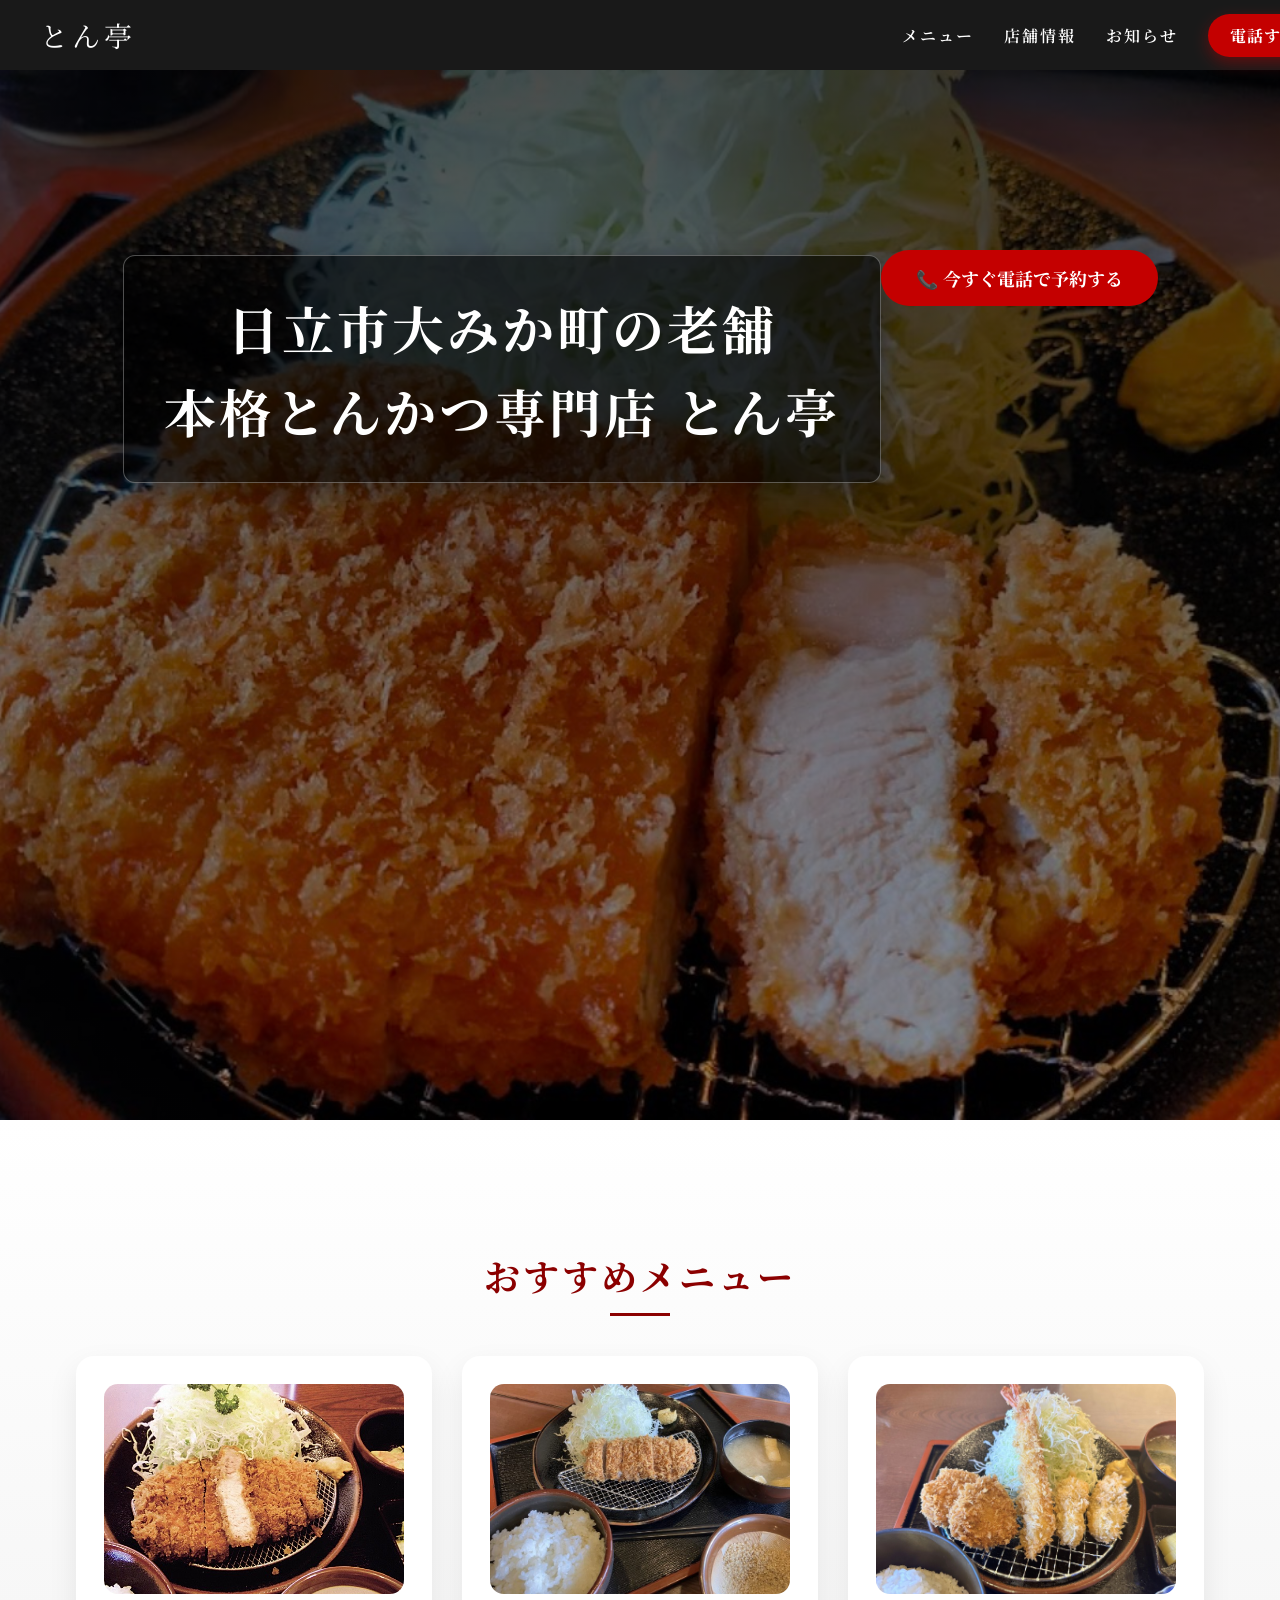
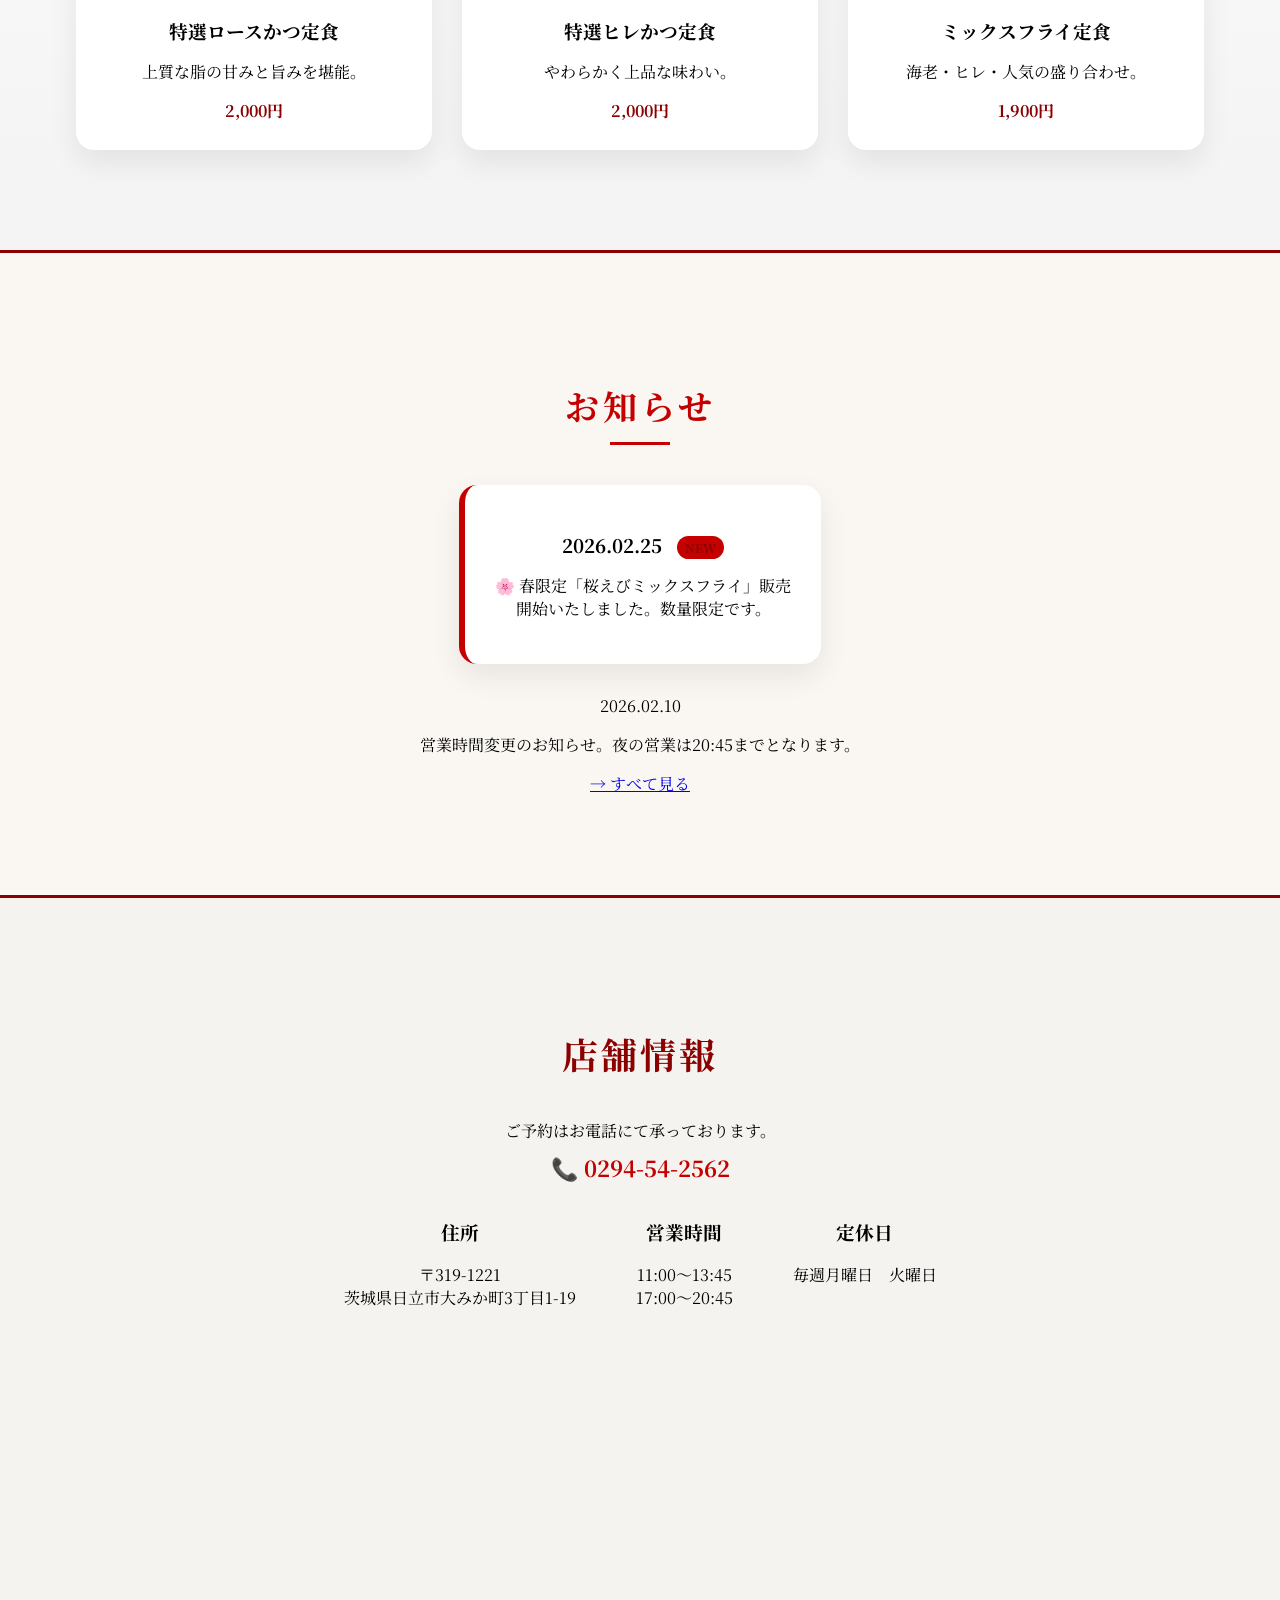
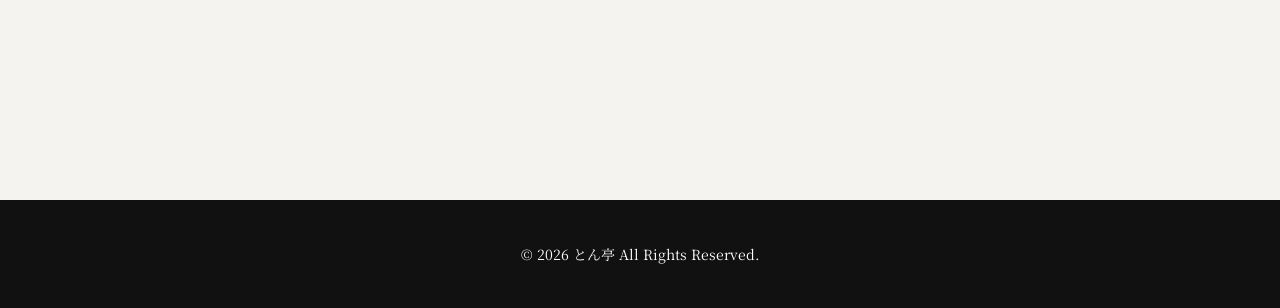
==== index.html @ 198fc17c "Add files via upload" ====
<!DOCTYPE html>
<html lang="ja">
<head>
  <meta charset="UTF-8">
  <meta name="viewport" content="width=device-width, initial-scale=1.0">
  <title>日立市大みか町のとんかつ専門店｜とん亭【ランチ・ディナー営業】</title>
  <meta name="description" content="日立市大みか町の老舗とんかつレストラン『とん亭』。特選ロース・特選ヒレが人気。ランチ・ディナー営業。ご予約はお電話にて。">
  <meta name="keywords" content="日立市 とんかつ, 大みか町 とんかつ, とん亭, 日立市 ランチ, 日立市 ディナー, 日立市 レストラン">

  <meta property="og:title" content="とん亭｜日立市大みか町の老舗 本格とんかつ専門店">
  <meta property="og:description" content="特選ロース・特選ヒレが人気の老舗とんかつ店。ご予約はお電話にて。">
  <meta property="og:type" content="website">
  <meta property="og:image" content="tonkatsu.jpg">
  <meta property="og:url" content="https://example.com/">

  <link rel="stylesheet" href="style.css">
  <link rel="icon" href="favicon.png" type="image/png">
  <link href="https://fonts.googleapis.com/css2?family=Noto+Serif+JP:wght@500&display=swap" rel="stylesheet">

  <!-- ✅ 修正：JSON-LDの</script>タグを追加・重複を削除 -->
  <script type="application/ld+json">
  {
    "@context": "https://schema.org",
    "@type": "Restaurant",
    "name": "とん亭",
    "image": "https://example.com/tonkatsu.jpg",
    "address": {
      "@type": "PostalAddress",
      "streetAddress": "大みか町3丁目1-19",
      "addressLocality": "日立市",
      "addressRegion": "茨城県",
      "postalCode": "319-1221",
      "addressCountry": "JP"
    },
    "telephone": "0294-54-2562",
    "servesCuisine": "とんかつ",
    "priceRange": "¥¥",
    "url": "https://example.com/",
    "openingHours": [
      "Tu-Su 11:00-13:45",
      "Tu-Su 17:00-20:45"
    ]
  }
  </script>
</head>

<body>

  <header class="header">
    <div class="logo">とん亭</div>
    <nav>
      <ul>
        <li><a href="#menu">メニュー</a></li>
        <li><a href="#info">店舗情報</a></li>
        <li><a href="news.html">お知らせ</a></li>
        <li><a href="tel:0294-54-2562">電話する</a></li>
      </ul>
    </nav>
  </header>

  <div class="hero">
    <h1>
      日立市大みか町の老舗<br>
      本格とんかつ専門店 とん亭
    </h1>
    <div class="hero-cta">
      <a href="tel:0294-54-2562" class="cta-btn">
        📞 今すぐ電話で予約する
      </a>
    </div>
  </div>

  <section id="menu" class="menu fade-in">
    <h2>おすすめメニュー</h2>
    <div class="menu-container">

      <div class="menu-card">
        <img src="menu1.jpg" alt="日立市とんかつ とん亭 特選ロースかつ定食">
        <h3>特選ロースかつ定食</h3>
        <p>上質な脂の甘みと旨みを堪能。</p>
        <span>2,000円</span>
      </div>

      <div class="menu-card">
        <img src="menu2.jpg" alt="日立市とんかつ とん亭 特選ヒレかつ定食">
        <h3>特選ヒレかつ定食</h3>
        <p>やわらかく上品な味わい。</p>
        <span>2,000円</span>
      </div>

      <div class="menu-card">
        <img src="menu3.jpg" alt="日立市とんかつ とん亭 ミックスフライ定食">
        <h3>ミックスフライ定食</h3>
        <p>海老・ヒレ・人気の盛り合わせ。</p>
        <span>1,900円</span>
      </div>

    </div>
  </section>

  <section class="news-top">
    <h2>お知らせ</h2>

    <div class="menu-card">
      <h3>2026.02.25 <span class="news-badge">NEW</span></h3>
      <p>🌸 春限定「桜えびミックスフライ」販売開始いたしました。数量限定です。</p>
    </div>

    <div class="news-item">
      <span class="news-date">2026.02.10</span>
      <p>営業時間変更のお知らせ。夜の営業は20:45までとなります。</p>
    </div>

    <a href="news.html" class="news-link">→ すべて見る</a>
  </section>

  <section id="info" class="info fade-in">
    <h2>店舗情報</h2>
    <p class="reserve">
      ご予約はお電話にて承っております。<br>
      <a href="tel:0294-54-2562" class="reserve-phone">
        📞 0294-54-2562
      </a>
    </p>

    <div class="info-container">
      <div class="info-item">
        <h3>住所</h3>
        <p>〒319-1221<br>茨城県日立市大みか町3丁目1-19</p>
      </div>

      <div class="info-item">
        <h3>営業時間</h3>
        <p>11:00〜13:45<br>17:00〜20:45</p>
      </div>

      <div class="info-item">
        <h3>定休日</h3>
        <p>毎週月曜日　火曜日</p>
      </div>
    </div>

    <div class="map">
      <iframe src="https://www.google.com/maps/embed?pb=!1m18!1m12!1m3!1d4133.471570417313!2d140.62737847664803!3d36.51619517232946!2m3!1f0!2f0!3f0!3m2!1i1024!2i768!4f13.1!3m3!1m2!1s0x60222a5af5baa885%3A0xdd64e40b1faa5438!2z44CSMzE5LTEyMjEg6Iyo5Z-O55yM5pel56uL5biC5aSn44G_44GL55S677yT5LiB55uu77yR4oiS77yR77yZ!5e1!3m2!1sja!2sjp!4v1772092194745!5m2!1sja!2sjp" width="600" height="450" style="border:0;" allowfullscreen="" loading="lazy" referrerpolicy="no-referrer-when-downgrade"></iframe>
    </div>
  </section>

  <footer class="footer">
    <p>© 2026 とん亭 All Rights Reserved.</p>
  </footer>

  <!-- ✅ 修正：</body>の直前に移動 -->
  <a href="tel:0294-54-2562" class="fixed-tel">
    📞 今すぐ電話する
  </a>

</body>
</html>
---- style.css ----
/* ===== 基本設定 ===== */

section {
  padding: 120px 20px;
}
body {
  margin: 0;
  font-family: 'Noto Serif JP', serif;
  padding-top: 70px; /* 固定ヘッダー分 */
  background: #ffffff;
}

html {
  scroll-behavior: smooth;
}

section {
  padding: 100px 20px;
}

/* ===== ヘッダー ===== */

.header {
  position: fixed;
  top: 0;
  width: 100%;
  background: rgba(0,0,0,0.9);
  color: white;
  display: flex;
  justify-content: space-between;
  align-items: center;
  padding: 15px 40px;
  z-index: 1000;
}

.logo {
  font-size: 28px;
  letter-spacing: 4px;
}

.header ul {
  list-style: none;
  display: flex;
  gap: 30px;
  margin: 0;
  padding: 0;
}

.header a {
  color: white;
  text-decoration: none;
  letter-spacing: 2px;
  font-weight: 600;
  transition: 0.3s;
}

.header a:hover {
  color: #c40000;
}

/* ===== ヒーロー ===== */

.hero {
  height: 100vh;
  background: url("tonkatsu.jpg") center/cover no-repeat;
  display: flex;
  justify-content: center;
  align-items: flex-start;
  text-align: center;
  color: white;
  position: relative;
  padding-top: 150px;
}

.hero::before {
  content: "";
  position: absolute;
  inset: 0;
  background: linear-gradient(
    to bottom,
    rgba(0,0,0,0.7),
    rgba(0,0,0,0.4)
  );
}

.hero h1 {
  position: relative;
  z-index: 1;
  font-size: 52px;
  line-height: 1.6;
  letter-spacing: 3px;
  background: rgba(0,0,0,0.6);
  padding: 30px 40px;
  border-radius: 12px;
  border: 1px solid rgba(255,255,255,0.3);
  box-shadow: 0 10px 30px rgba(0,0,0,0.4);
}

/* ===== メニュー ===== */

.menu {
  background: linear-gradient(to bottom, #ffffff, #f3f3f3);
  text-align: center;
}

.menu h2 {
  font-size: 36px;
  letter-spacing: 3px;
  color: #8b0000;
  margin-bottom: 40px;
}

.menu h2::after {
  content: "";
  width: 60px;
  height: 3px;
  background: #8b0000;
  display: block;
  margin: 12px auto 0;
}

.menu-container {
  display: flex;
  justify-content: center;
  gap: 30px;
  flex-wrap: wrap;
}

.menu-card {
  background: white;
  width: 300px;
  padding: 28px;
  border-radius: 18px;
  box-shadow: 0 12px 30px rgba(0,0,0,0.08);
  transition: 0.3s;
}

.menu-card:hover {
  transform: translateY(-6px);
  box-shadow: 0 18px 40px rgba(0,0,0,0.12);
}

.menu-card img {
  width: 100%;
  height: 210px;
  object-fit: cover;
  border-radius: 14px;
}

.menu-card h3 {
  margin: 18px 0 12px;
}

.menu-card span {
  font-weight: bold;
  color: #8b0000;
}

/* ===== お知らせ（目立つ版） ===== */

.news-top {
  background: #faf7f2;
  text-align: center;
  border-top: 3px solid #8b0000;
  border-bottom: 3px solid #8b0000;
}

.news-top h2 {
  font-size: 34px;
  letter-spacing: 4px;
  color: #c40000;
  margin-bottom: 40px;
}

.news-top h2::after {
  content: "";
  width: 60px;
  height: 3px;
  background: #c40000;
  display: block;
  margin: 12px auto 0;
}

.news-top .menu-card {
  max-width: 600px;
  margin: 0 auto 30px;
  border-left: 6px solid #c40000;
}

.news-badge {
  background: #c40000;
  color: white;
  font-size: 12px;
  padding: 3px 8px;
  margin-left: 10px;
  border-radius: 20px;
  font-weight: bold;
}

/* ===== 店舗情報 ===== */

.info {
  background: #f5f3ef;
  text-align: center;
}

.info h2 {
  font-size: 36px;
  letter-spacing: 3px;
  color: #8b0000;
  margin-bottom: 40px;
}

.info-container {
  display: flex;
  justify-content: center;
  gap: 60px;
  flex-wrap: wrap;
}

.map iframe {
  width: 100%;
  height: 350px;
  border-radius: 10px;
  margin-top: 20px;
}

/* ===== フッター ===== */

.footer {
  background: #111;
  color: white;
  text-align: center;
  padding: 30px 0;
  font-size: 14px;
}

/* ===== スマホ対応 ===== */

@media (max-width: 768px) {

  .hero h1 {
    font-size: 28px;
    padding: 20px;
  }

  .hero {
    padding-top: 100px;
  }

  .menu-container {
    flex-direction: column;
    align-items: center;
  }

  .menu-card {
    width: 90%;
  }

  .info-container {
    flex-direction: column;
    gap: 30px;
  }
}
.header ul {
  align-items: center;
}

.header ul li:last-child a {
  background: #c40000;
  padding: 8px 16px;
  border-radius: 20px;
  color: white;
}

.header ul li:last-child a {
  background: #c40000;
  padding: 10px 22px;
  border-radius: 30px;
  color: white;
  font-weight: bold;
  letter-spacing: 1px;
  box-shadow: 0 6px 15px rgba(196,0,0,0.4);
  transition: all 0.3s ease;
}

.header ul li:last-child a:hover {
  background: #a00000;
  transform: translateY(-2px);
  box-shadow: 0 10px 20px rgba(196,0,0,0.5);
}
.header a[href^="tel"] {
  background: #c40000;
  padding: 8px 14px;
  border-radius: 20px;
}

.header a[href^="tel"]:hover {
  background: #8b0000;
}
.hero-cta {
  position: relative;
  z-index: 1;
  margin-top: 30px;
}

.cta-btn {
  display: inline-block;
  background: #c40000;
  color: white;
  padding: 15px 35px;
  font-size: 18px;
  font-weight: bold;
  border-radius: 50px;
  text-decoration: none;
  transition: 0.3s;
}

.cta-btn:hover {
  background: #8b0000;
  transform: scale(1.05);
}
.reserve-phone {
  display: inline-block;
  margin-top: 10px;
  font-size: 22px;
  font-weight: bold;
  color: #c40000;
  text-decoration: none;
}
/* ===== 固定電話ボタン ===== */

.fixed-tel {
  position: fixed;
  bottom: 20px;
  left: 50%;
  transform: translateX(-50%);
  background: #c40000;
  color: white;
  padding: 18px 30px;
  border-radius: 50px;
  font-size: 18px;
  font-weight: bold;
  text-decoration: none;
  box-shadow: 0 10px 25px rgba(0,0,0,0.3);
  z-index: 9999;
  transition: 0.3s;
}

.fixed-tel:hover {
  background: #8b0000;
  transform: translateX(-50%) scale(1.05);
}

/* PCでは非表示 */
@media (min-width: 769px) {
  .fixed-tel {
    display: none;
  }
}
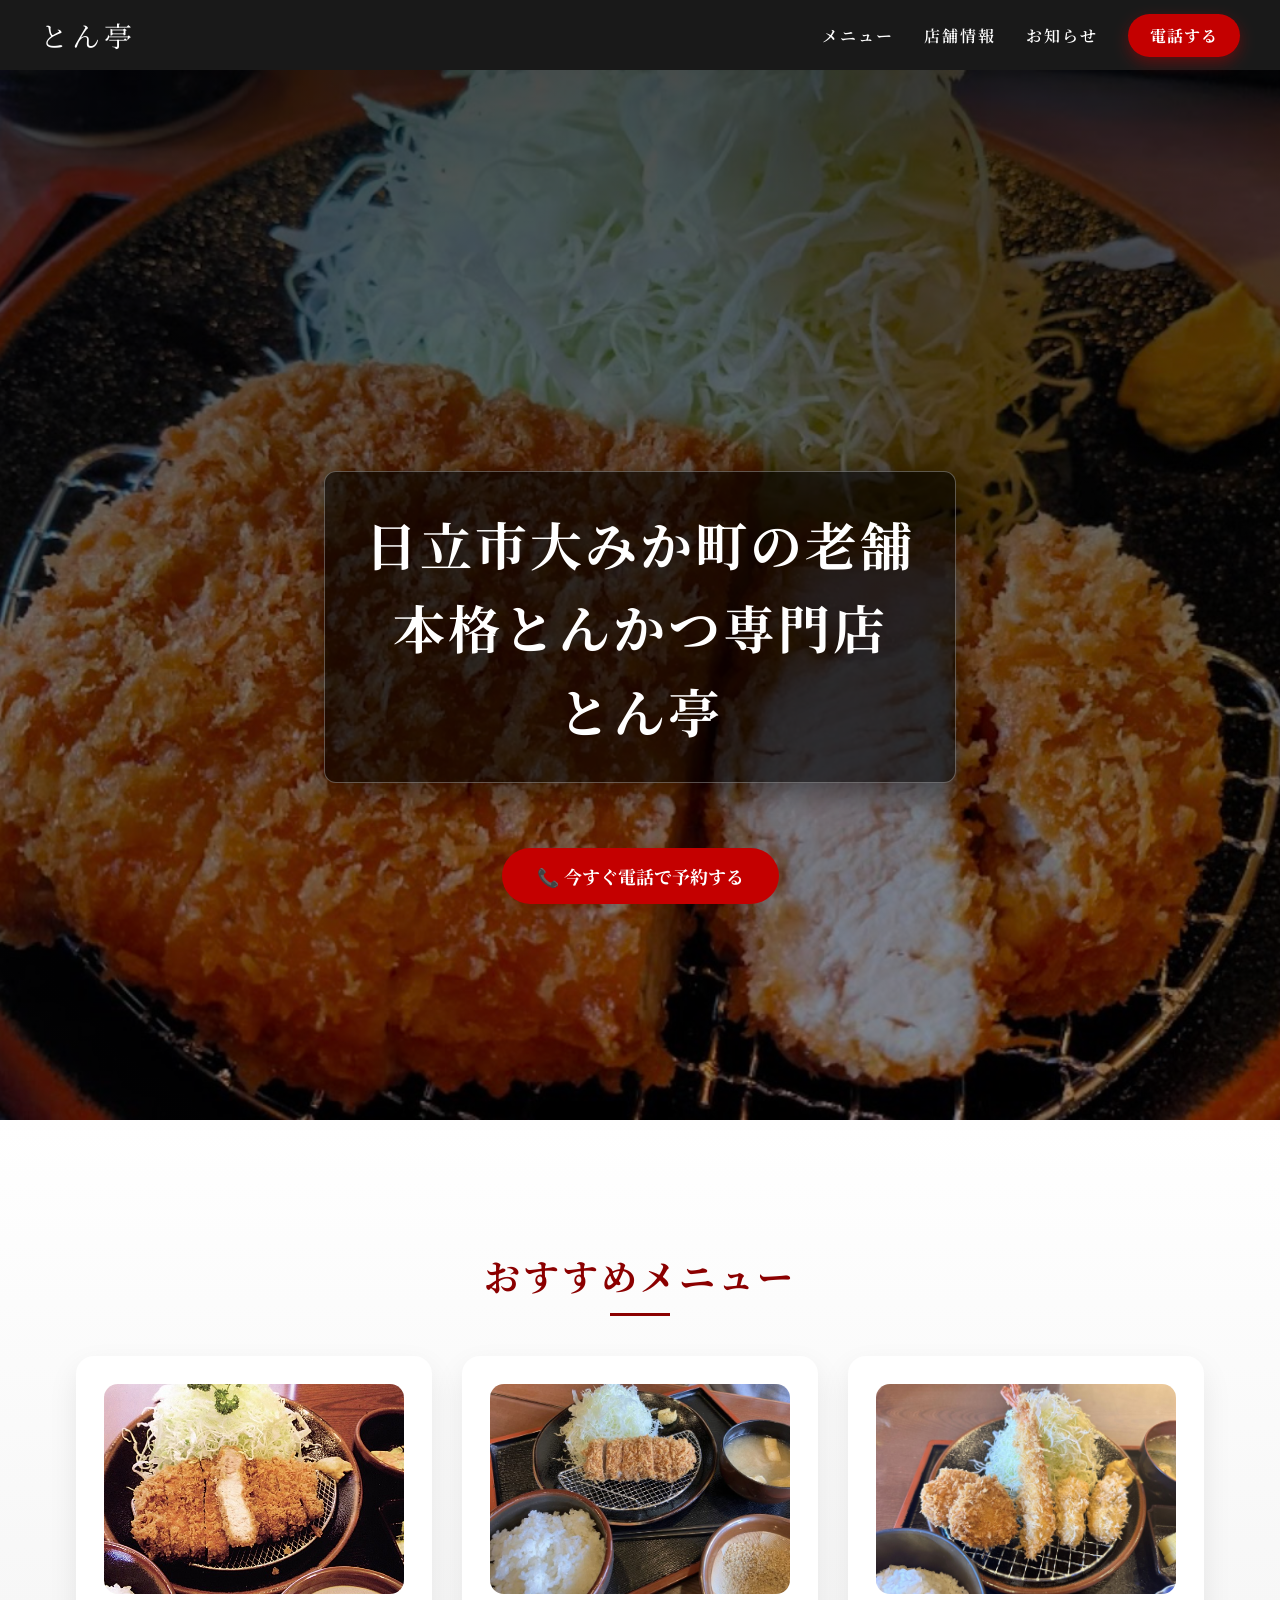
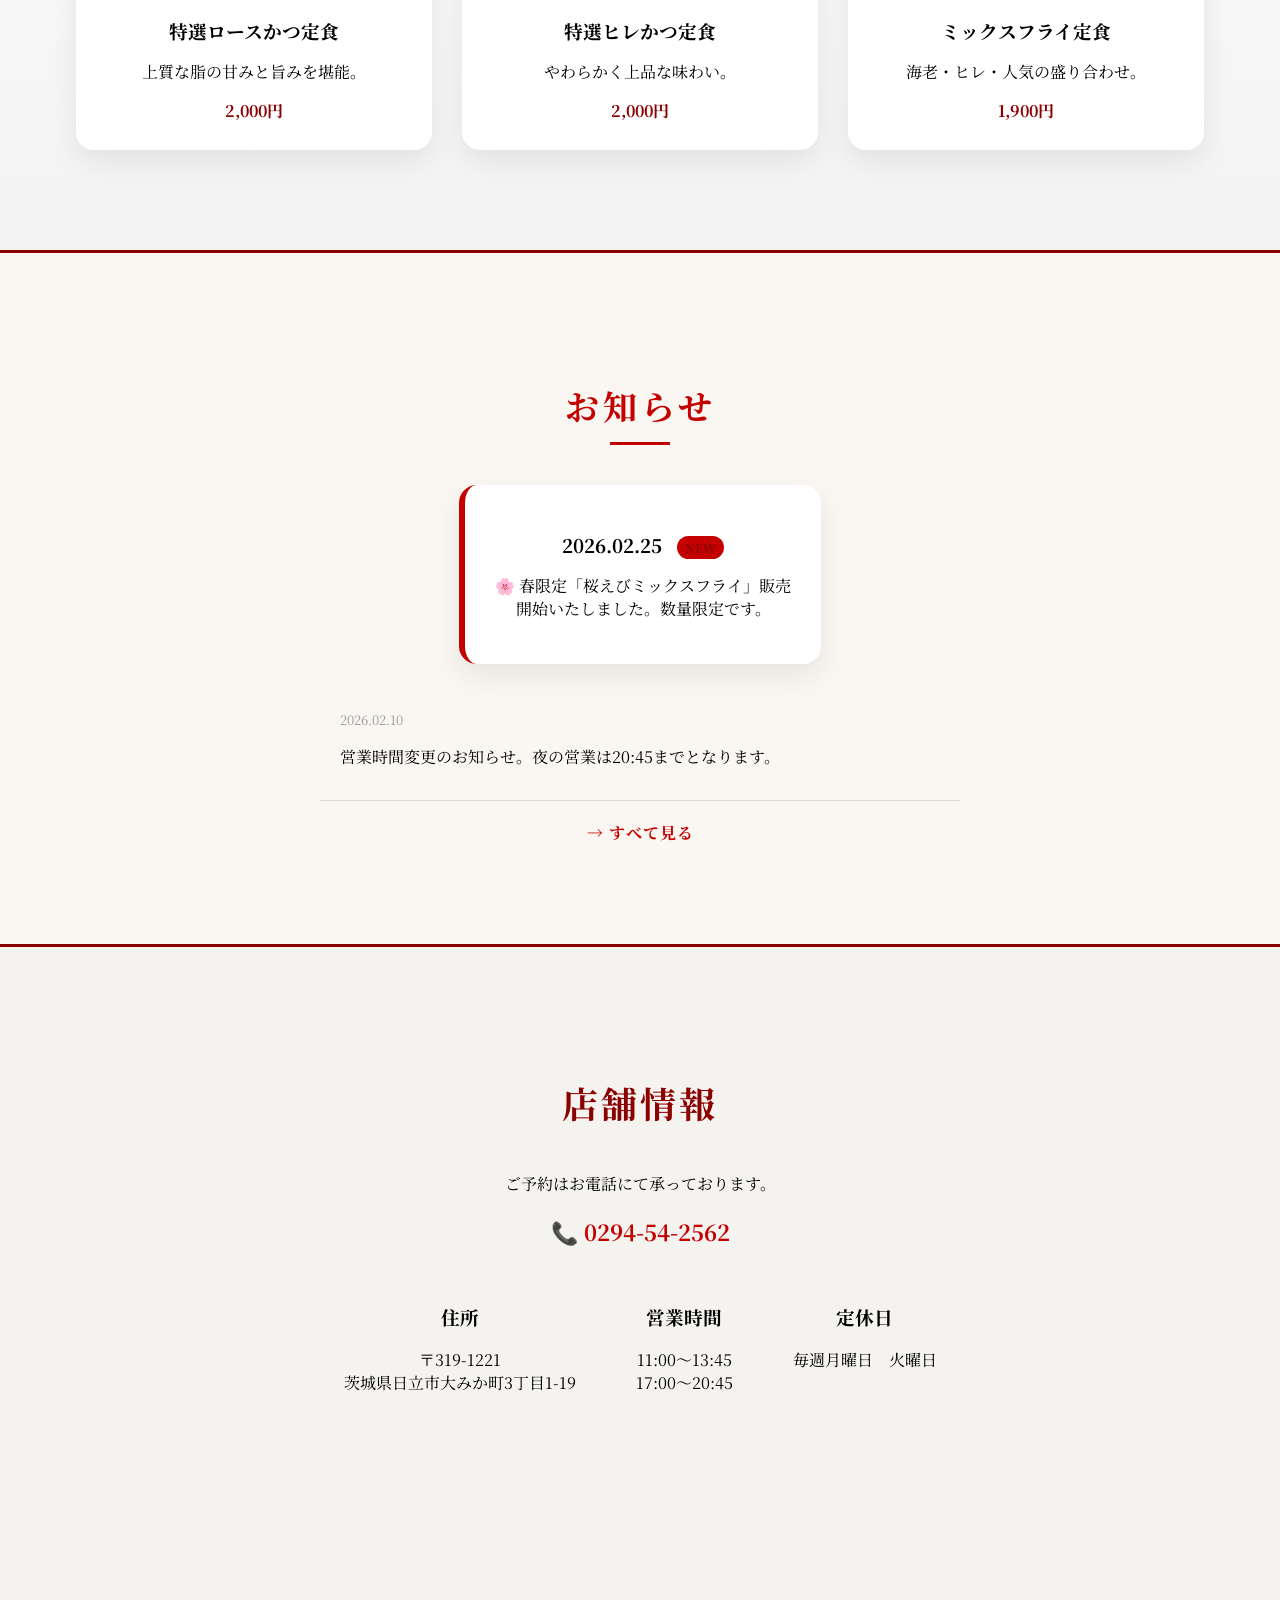
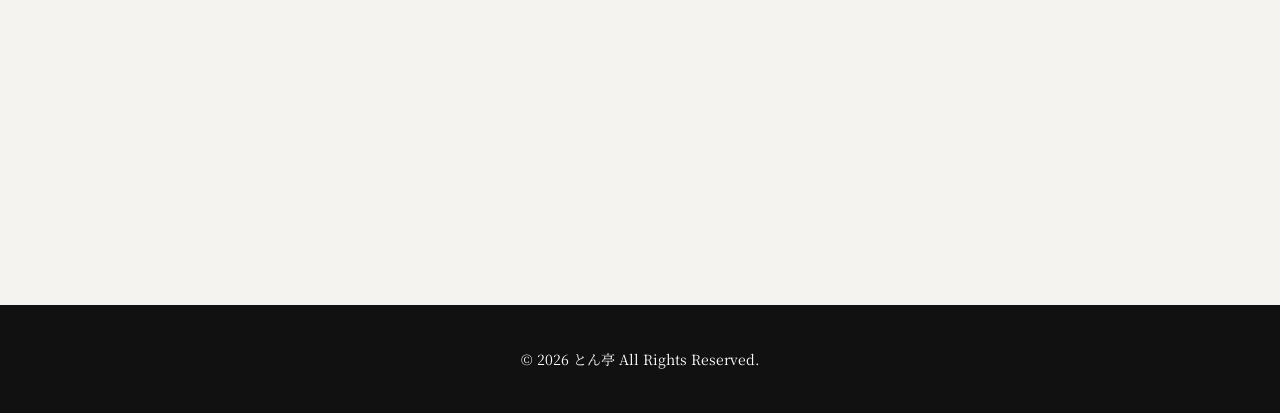
==== commit f5be07c4: "Update index.html" ====
--- a/index.html
+++ b/index.html
@@ -60,8 +60,7 @@
 
   <div class="hero">
     <h1>
-      日立市大みか町の老舗<br>
-      本格とんかつ専門店 とん亭
+      日立市大みか町の老舗<br>本格とんかつ専門店<br>とん亭
     </h1>
     <div class="hero-cta">
       <a href="tel:0294-54-2562" class="cta-btn">
@@ -155,4 +154,4 @@
   </a>
 
 </body>
-</html>+</html>
--- a/style.css
+++ b/style.css
@@ -1,12 +1,9 @@
 /* ===== 基本設定 ===== */
 
-section {
-  padding: 120px 20px;
-}
 body {
   margin: 0;
   font-family: 'Noto Serif JP', serif;
-  padding-top: 70px; /* 固定ヘッダー分 */
+  padding-top: 70px;
   background: #ffffff;
 }
 
@@ -14,6 +11,7 @@
   scroll-behavior: smooth;
 }
 
+/* ✅ 修正：sectionのpadding重複を削除して1つに */
 section {
   padding: 100px 20px;
 }
@@ -31,6 +29,7 @@
   align-items: center;
   padding: 15px 40px;
   z-index: 1000;
+  box-sizing: border-box;
 }
 
 .logo {
@@ -44,6 +43,7 @@
   gap: 30px;
   margin: 0;
   padding: 0;
+  align-items: center;
 }
 
 .header a {
@@ -58,14 +58,33 @@
   color: #c40000;
 }
 
+/* ✅ 修正：重複していた電話ボタンを1つに統合 */
+.header ul li:last-child a {
+  background: #c40000;
+  padding: 10px 22px;
+  border-radius: 30px;
+  color: white;
+  font-weight: bold;
+  letter-spacing: 1px;
+  box-shadow: 0 6px 15px rgba(196,0,0,0.4);
+  transition: all 0.3s ease;
+}
+
+.header ul li:last-child a:hover {
+  background: #a00000;
+  transform: translateY(-2px);
+  box-shadow: 0 10px 20px rgba(196,0,0,0.5);
+}
+
 /* ===== ヒーロー ===== */
 
 .hero {
   height: 100vh;
   background: url("tonkatsu.jpg") center/cover no-repeat;
   display: flex;
+  flex-direction: column;
   justify-content: center;
-  align-items: flex-start;
+  align-items: center;
   text-align: center;
   color: white;
   position: relative;
@@ -96,6 +115,29 @@
   box-shadow: 0 10px 30px rgba(0,0,0,0.4);
 }
 
+.hero-cta {
+  position: relative;
+  z-index: 1;
+  margin-top: 30px;
+}
+
+.cta-btn {
+  display: inline-block;
+  background: #c40000;
+  color: white;
+  padding: 15px 35px;
+  font-size: 18px;
+  font-weight: bold;
+  border-radius: 50px;
+  text-decoration: none;
+  transition: 0.3s;
+}
+
+.cta-btn:hover {
+  background: #8b0000;
+  transform: scale(1.05);
+}
+
 /* ===== メニュー ===== */
 
 .menu {
@@ -156,7 +198,7 @@
   color: #8b0000;
 }
 
-/* ===== お知らせ（目立つ版） ===== */
+/* ===== お知らせ ===== */
 
 .news-top {
   background: #faf7f2;
@@ -197,6 +239,38 @@
   font-weight: bold;
 }
 
+/* ✅ 追加：news-itemのスタイル */
+.news-item {
+  max-width: 600px;
+  margin: 0 auto 20px;
+  text-align: left;
+  padding: 16px 20px;
+  border-bottom: 1px solid #ddd;
+}
+
+/* ✅ 追加：news-dateのスタイル */
+.news-date {
+  font-size: 13px;
+  color: #999;
+  display: block;
+  margin-bottom: 6px;
+}
+
+/* ✅ 追加：news-linkのスタイル */
+.news-link {
+  display: block;
+  margin-top: 20px;
+  color: #c40000;
+  font-weight: bold;
+  text-decoration: none;
+  letter-spacing: 1px;
+  text-align: center;
+}
+
+.news-link:hover {
+  text-decoration: underline;
+}
+
 /* ===== 店舗情報 ===== */
 
 .info {
@@ -211,6 +285,22 @@
   margin-bottom: 40px;
 }
 
+/* ✅ 追加：reserveのスタイル */
+.reserve {
+  font-size: 16px;
+  margin-bottom: 30px;
+  line-height: 2;
+}
+
+.reserve-phone {
+  display: inline-block;
+  margin-top: 10px;
+  font-size: 22px;
+  font-weight: bold;
+  color: #c40000;
+  text-decoration: none;
+}
+
 .info-container {
   display: flex;
   justify-content: center;
@@ -220,9 +310,10 @@
 
 .map iframe {
   width: 100%;
+  max-width: 800px;
   height: 350px;
   border-radius: 10px;
-  margin-top: 20px;
+  margin-top: 40px;
 }
 
 /* ===== フッター ===== */
@@ -235,100 +326,7 @@
   font-size: 14px;
 }
 
-/* ===== スマホ対応 ===== */
-
-@media (max-width: 768px) {
-
-  .hero h1 {
-    font-size: 28px;
-    padding: 20px;
-  }
-
-  .hero {
-    padding-top: 100px;
-  }
-
-  .menu-container {
-    flex-direction: column;
-    align-items: center;
-  }
-
-  .menu-card {
-    width: 90%;
-  }
-
-  .info-container {
-    flex-direction: column;
-    gap: 30px;
-  }
-}
-.header ul {
-  align-items: center;
-}
-
-.header ul li:last-child a {
-  background: #c40000;
-  padding: 8px 16px;
-  border-radius: 20px;
-  color: white;
-}
-
-.header ul li:last-child a {
-  background: #c40000;
-  padding: 10px 22px;
-  border-radius: 30px;
-  color: white;
-  font-weight: bold;
-  letter-spacing: 1px;
-  box-shadow: 0 6px 15px rgba(196,0,0,0.4);
-  transition: all 0.3s ease;
-}
-
-.header ul li:last-child a:hover {
-  background: #a00000;
-  transform: translateY(-2px);
-  box-shadow: 0 10px 20px rgba(196,0,0,0.5);
-}
-.header a[href^="tel"] {
-  background: #c40000;
-  padding: 8px 14px;
-  border-radius: 20px;
-}
-
-.header a[href^="tel"]:hover {
-  background: #8b0000;
-}
-.hero-cta {
-  position: relative;
-  z-index: 1;
-  margin-top: 30px;
-}
-
-.cta-btn {
-  display: inline-block;
-  background: #c40000;
-  color: white;
-  padding: 15px 35px;
-  font-size: 18px;
-  font-weight: bold;
-  border-radius: 50px;
-  text-decoration: none;
-  transition: 0.3s;
-}
-
-.cta-btn:hover {
-  background: #8b0000;
-  transform: scale(1.05);
-}
-.reserve-phone {
-  display: inline-block;
-  margin-top: 10px;
-  font-size: 22px;
-  font-weight: bold;
-  color: #c40000;
-  text-decoration: none;
-}
-/* ===== 固定電話ボタン ===== */
+/* ===== 固定電話ボタン（スマホのみ） ===== */
 
 .fixed-tel {
   position: fixed;
@@ -345,6 +343,7 @@
   box-shadow: 0 10px 25px rgba(0,0,0,0.3);
   z-index: 9999;
   transition: 0.3s;
+  white-space: nowrap;
 }
 
 .fixed-tel:hover {
@@ -352,9 +351,125 @@
   transform: translateX(-50%) scale(1.05);
 }
 
-/* PCでは非表示 */
 @media (min-width: 769px) {
   .fixed-tel {
     display: none;
   }
-}+}
+
+/* ===== お知らせページ ===== */
+
+.news-page {
+  max-width: 800px;
+  margin: 0 auto;
+  text-align: center;
+}
+
+.news-page h2 {
+  font-size: 36px;
+  letter-spacing: 3px;
+  color: #8b0000;
+  margin-bottom: 50px;
+}
+
+.news-page h2::after {
+  content: "";
+  width: 60px;
+  height: 3px;
+  background: #8b0000;
+  display: block;
+  margin: 12px auto 0;
+}
+
+.news-list {
+  text-align: left;
+}
+
+.news-article {
+  padding: 28px 0;
+  border-bottom: 1px solid #ddd;
+}
+
+.news-article:last-child {
+  border-bottom: none;
+}
+
+.news-article h3 {
+  font-size: 18px;
+  margin: 8px 0 12px;
+  color: #333;
+}
+
+.news-article p {
+  font-size: 15px;
+  line-height: 1.8;
+  color: #555;
+  margin: 0;
+}
+
+@media (max-width: 768px) {
+
+  /* ① ロゴが縦にならないよう修正 */
+  .logo {
+    font-size: 20px;
+    white-space: nowrap;
+  }
+
+  /* ② ナビのはみ出しを修正 */
+  .header {
+    padding: 10px 15px;
+  }
+
+  .header ul {
+    gap: 10px;
+  }
+
+  .header a {
+    font-size: 12px;
+    letter-spacing: 0;
+  }
+
+  .header ul li:last-child a {
+    padding: 6px 10px;
+    font-size: 12px;
+  }
+
+  /* ③ ヒーローのCTAボタン非表示（fixed-telがあるので不要） */
+  .hero-cta {
+    display: none;
+  }
+
+  /* ④ ヘッダーの電話するボタンも非表示（下の固定ボタンがあるので不要） */
+  .header ul li:last-child {
+    display: none;
+  }
+
+  .hero {
+    padding-top: 70px;
+    justify-content: flex-start;
+    align-items: center;
+    background-position: center top;
+    background-size: 120%;
+  }
+
+  .hero h1 {
+    font-size: 20px;
+    padding: 16px 20px;
+    line-height: 1.8;
+    margin-top: 30px;
+  }
+
+  .menu-container {
+    flex-direction: column;
+    align-items: center;
+  }
+
+  .menu-card {
+    width: 90%;
+  }
+
+  .info-container {
+    flex-direction: column;
+    gap: 30px;
+  }
+}
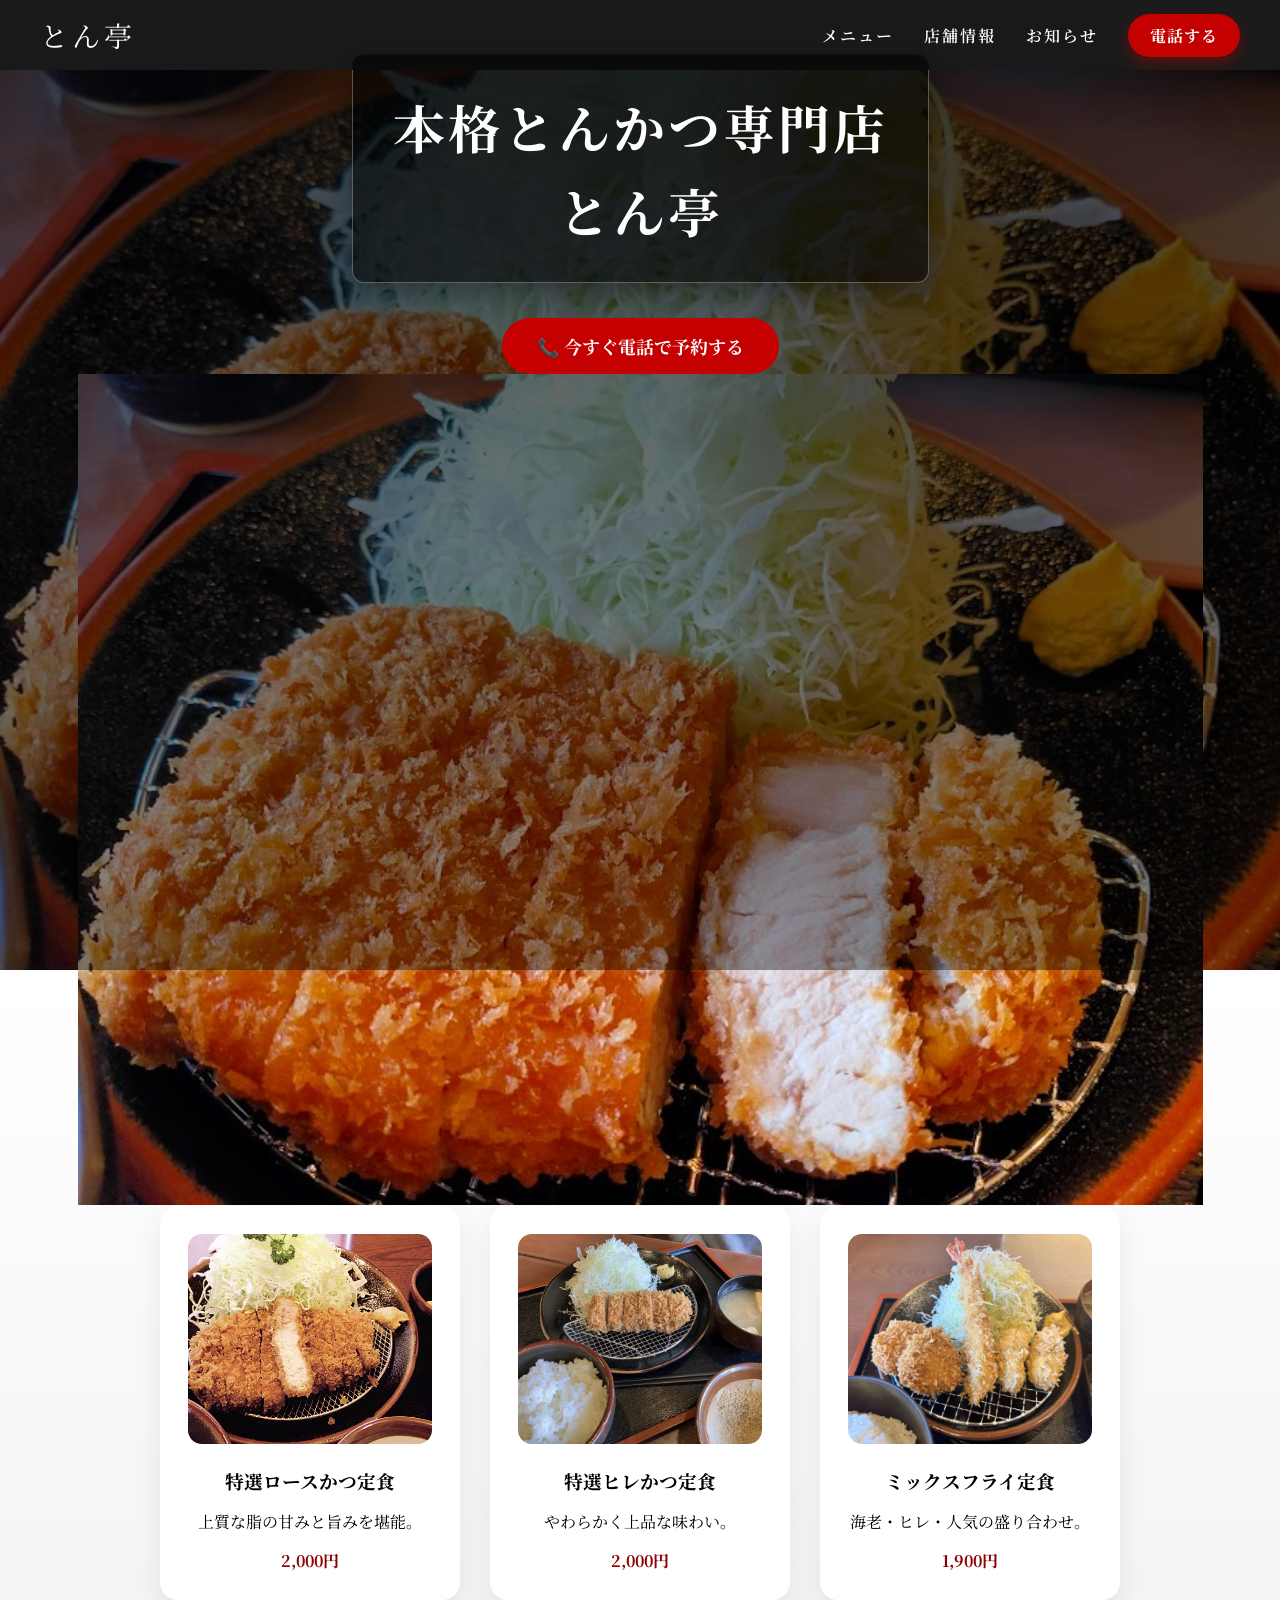
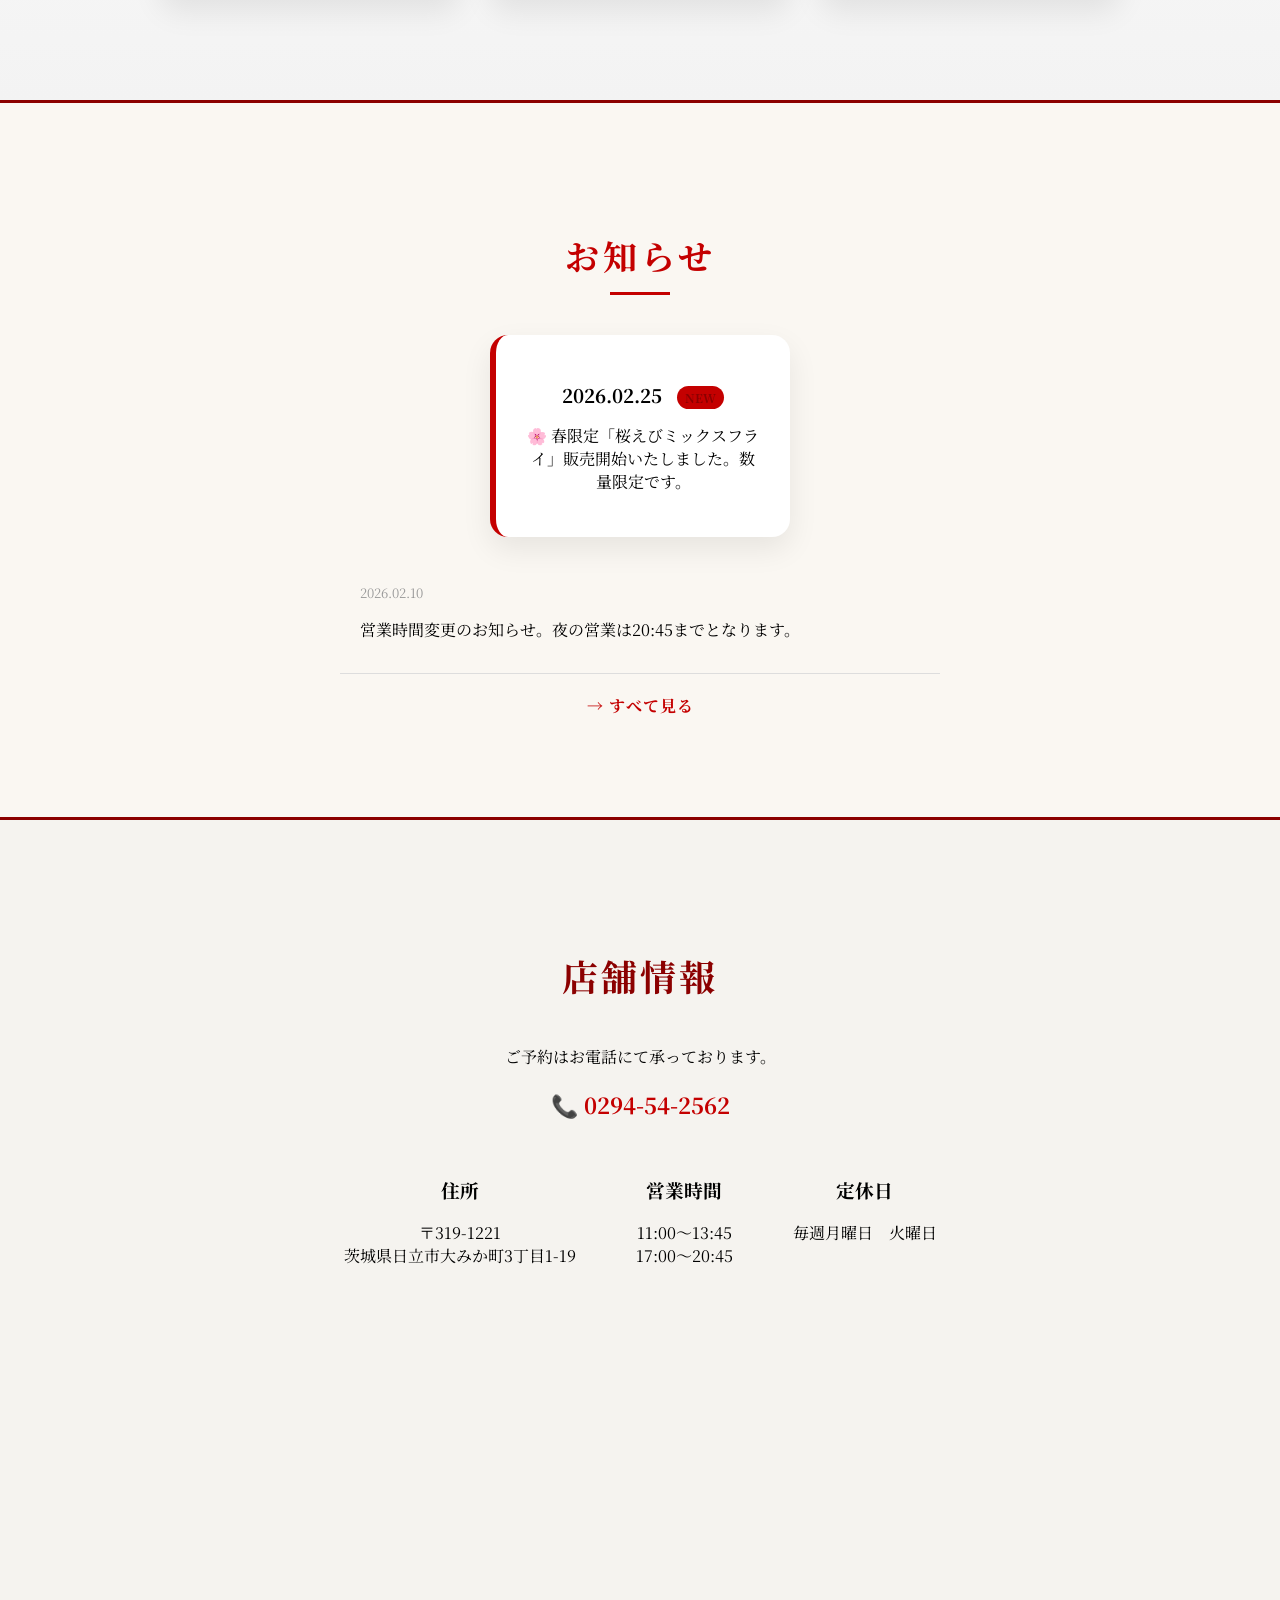
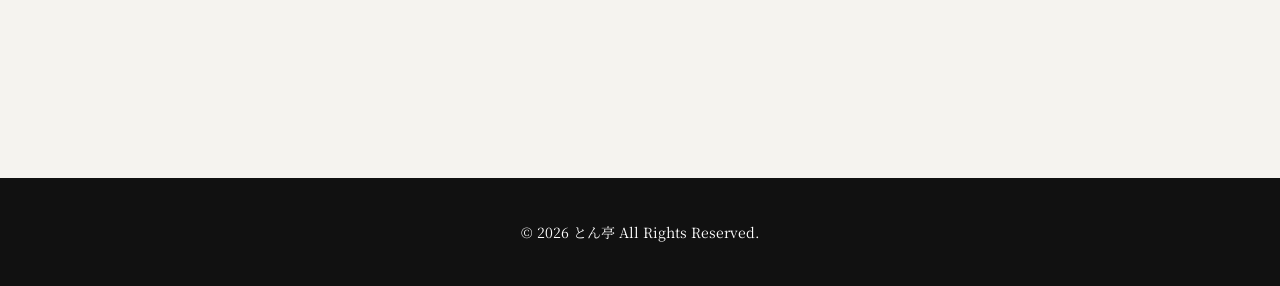
==== commit 9f4f49d3: "Update index.html" ====
--- a/index.html
+++ b/index.html
@@ -59,13 +59,17 @@
   </header>
 
   <div class="hero">
-    <h1>
-      日立市大みか町の老舗<br>本格とんかつ専門店<br>とん亭
-    </h1>
-    <div class="hero-cta">
-      <a href="tel:0294-54-2562" class="cta-btn">
-        📞 今すぐ電話で予約する
-      </a>
+    <div class="hero-text">
+      <p class="hero-sub">日立市大みか町の老舗</p>
+      <h1>本格とんかつ専門店<br>とん亭</h1>
+      <div class="hero-cta">
+        <a href="tel:0294-54-2562" class="cta-btn">
+          📞 今すぐ電話で予約する
+        </a>
+      </div>
+    </div>
+    <div class="hero-img">
+      <img src="tonkatsu.jpg" alt="とん亭の特選とんかつ">
     </div>
   </div>
 
--- a/style.css
+++ b/style.css
@@ -1,3 +1,8 @@
+/* ===== 全要素のボックスサイズ統一 ===== */
+*, *::before, *::after {
+  box-sizing: border-box;
+}
+
 /* ===== 基本設定 ===== */
 
 body {
@@ -5,6 +10,7 @@
   font-family: 'Noto Serif JP', serif;
   padding-top: 70px;
   background: #ffffff;
+  overflow-x: hidden;
 }
 
 html {
@@ -445,11 +451,12 @@
   }
 
   .hero {
+    height: 50vh;
     padding-top: 70px;
     justify-content: flex-start;
     align-items: center;
-    background-position: center top;
-    background-size: 120%;
+    background-size: cover;
+    background-position: center 20%;
   }
 
   .hero h1 {
@@ -459,6 +466,13 @@
     margin-top: 30px;
   }
 
+  .news-top .menu-card {
+    width: 90%;
+    box-sizing: border-box;
+    margin-left: auto;
+    margin-right: auto;
+  }
+
   .menu-container {
     flex-direction: column;
     align-items: center;
@@ -466,6 +480,8 @@
 
   .menu-card {
     width: 90%;
+    box-sizing: border-box;
+    max-width: 100%;
   }
 
   .info-container {
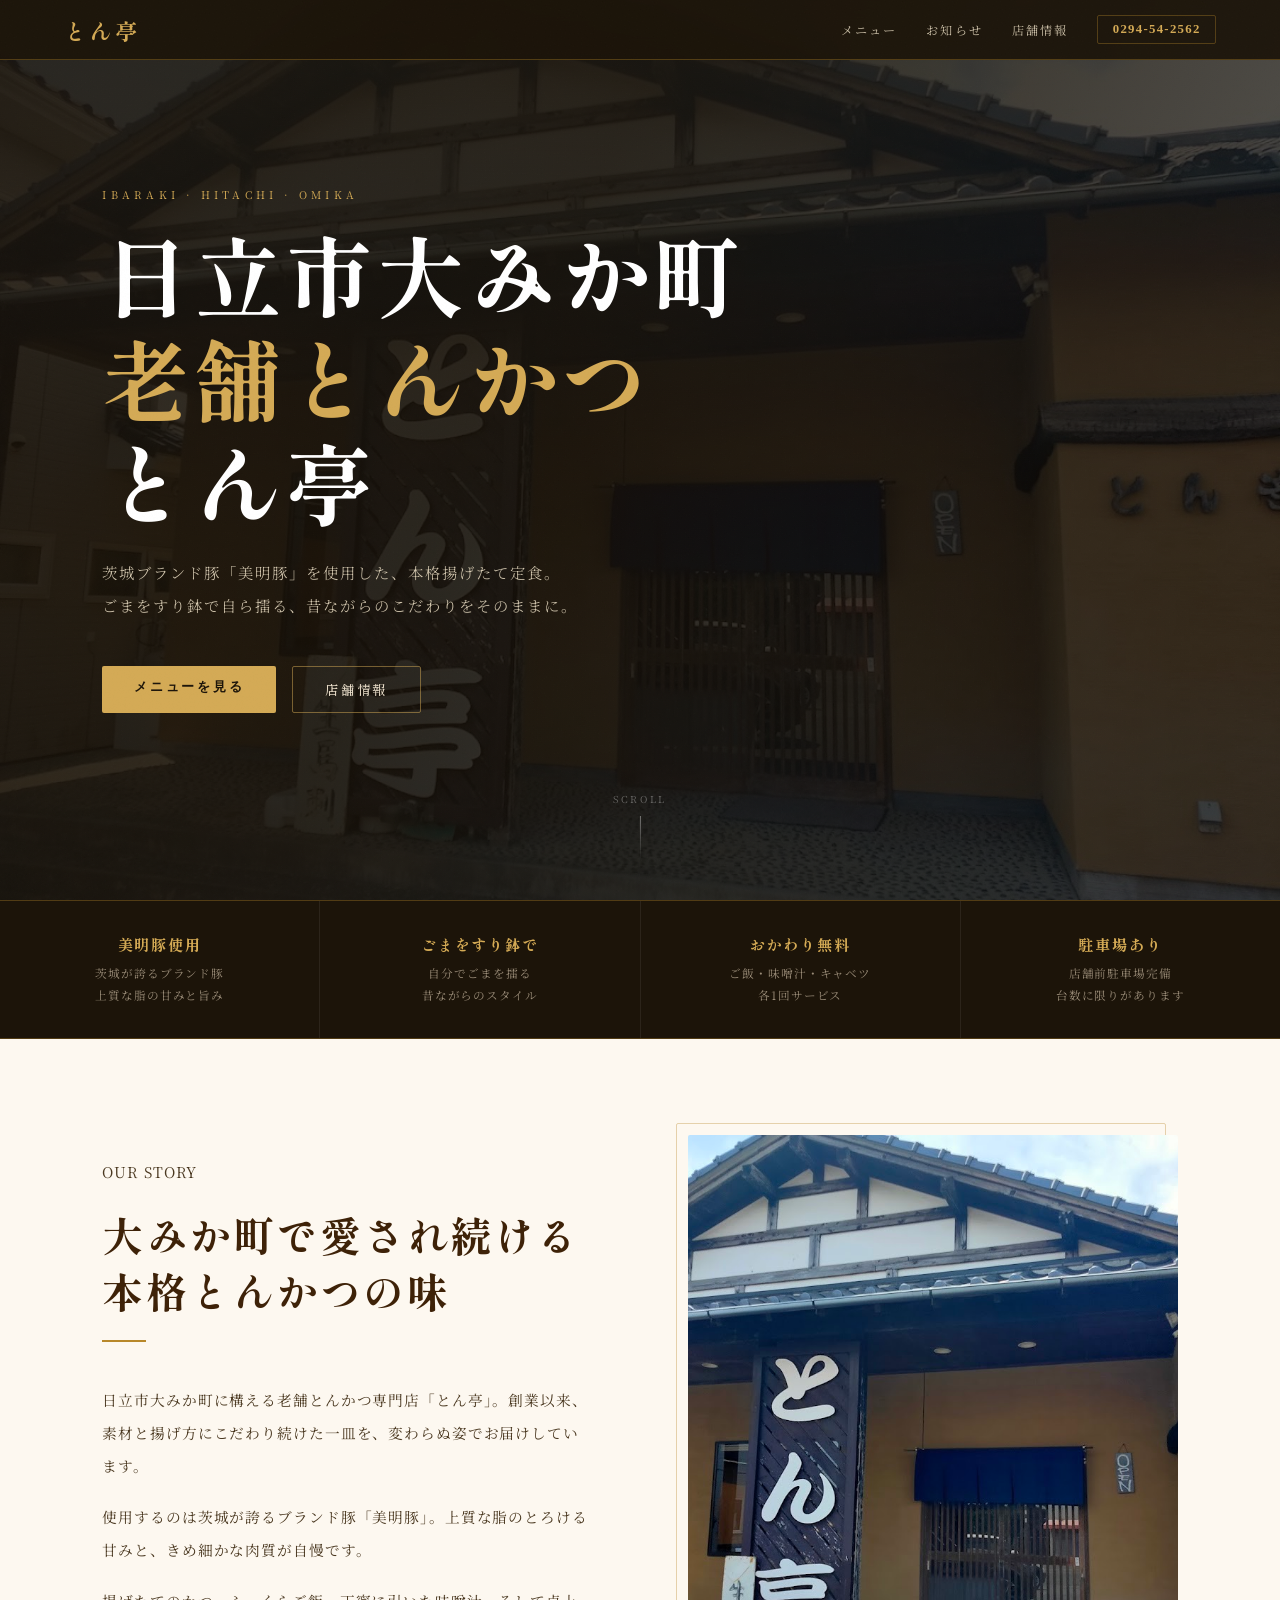
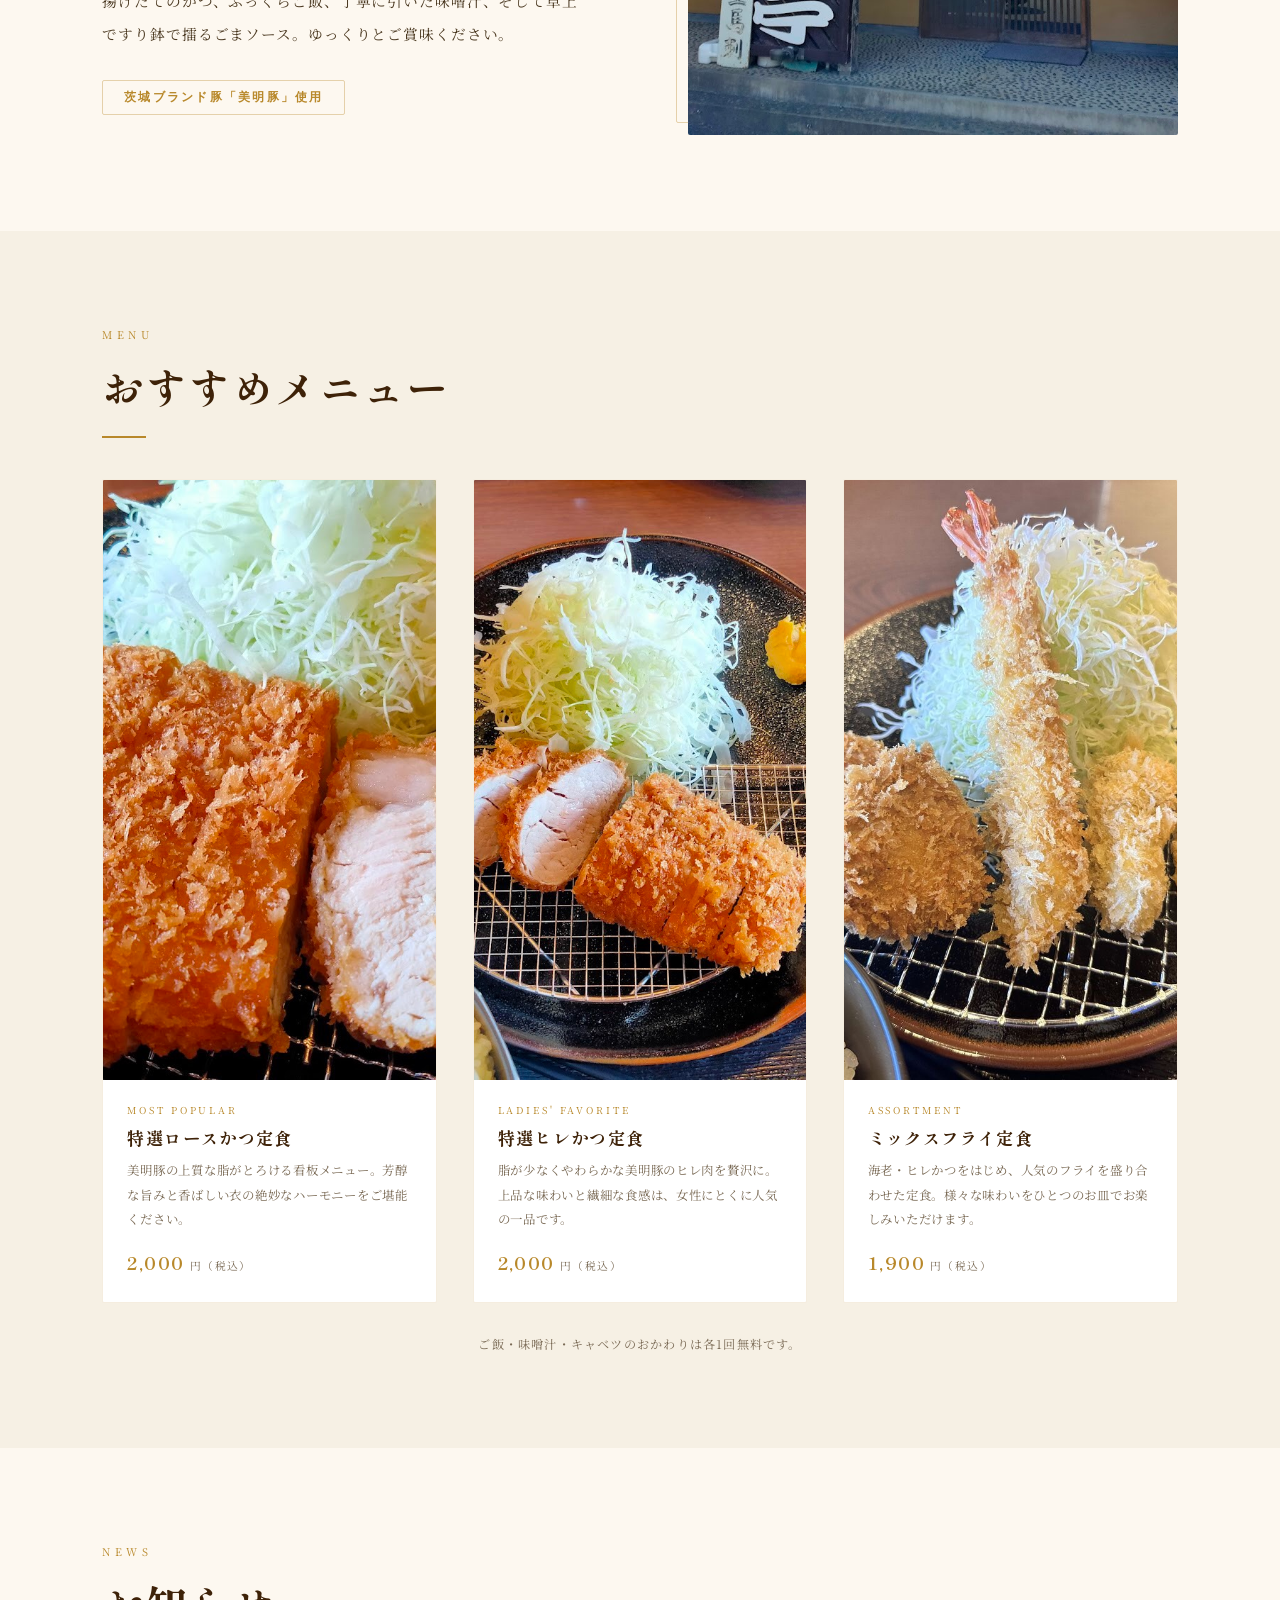
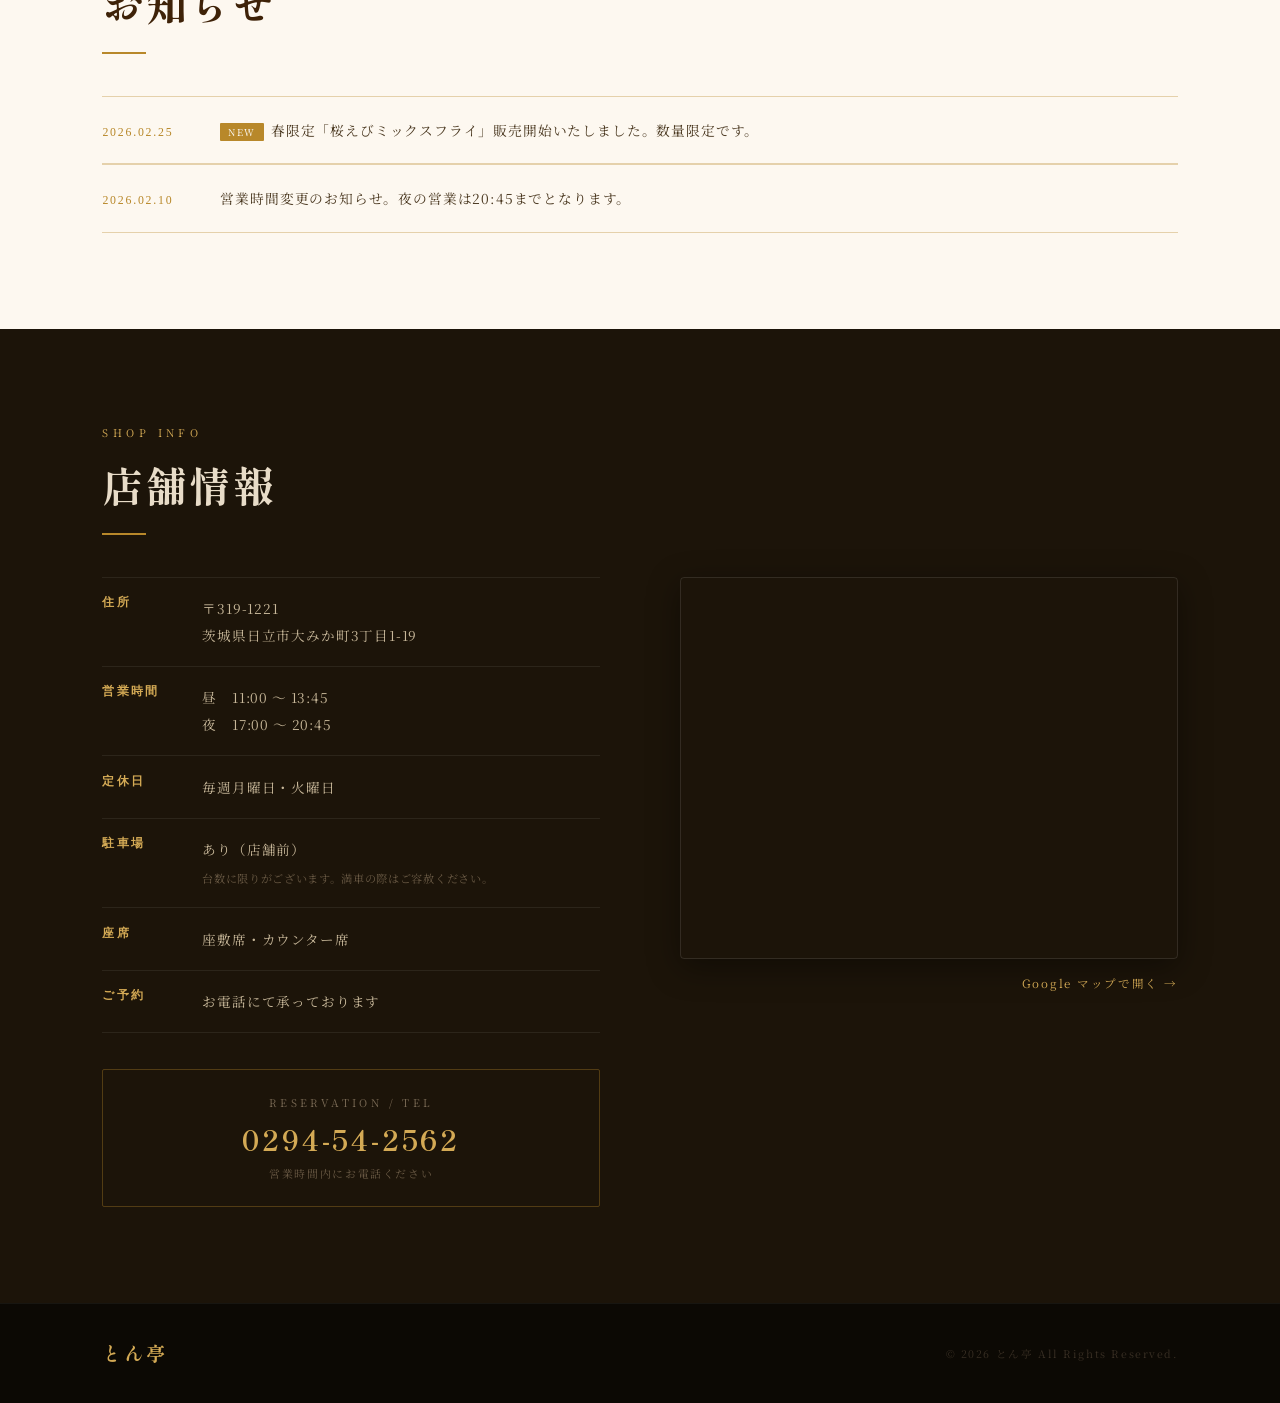
==== commit 766848fd: "Update index.html" ====
--- a/index.html
+++ b/index.html
@@ -1,161 +1,641 @@
 <!DOCTYPE html>
-<html lang="ja">
+<html lang="ja" prefix="og: https://ogp.me/ns#">
 <head>
-  <meta charset="UTF-8">
-  <meta name="viewport" content="width=device-width, initial-scale=1.0">
-  <title>日立市大みか町のとんかつ専門店｜とん亭【ランチ・ディナー営業】</title>
-  <meta name="description" content="日立市大みか町の老舗とんかつレストラン『とん亭』。特選ロース・特選ヒレが人気。ランチ・ディナー営業。ご予約はお電話にて。">
-  <meta name="keywords" content="日立市 とんかつ, 大みか町 とんかつ, とん亭, 日立市 ランチ, 日立市 ディナー, 日立市 レストラン">
-
-  <meta property="og:title" content="とん亭｜日立市大みか町の老舗 本格とんかつ専門店">
-  <meta property="og:description" content="特選ロース・特選ヒレが人気の老舗とんかつ店。ご予約はお電話にて。">
-  <meta property="og:type" content="website">
-  <meta property="og:image" content="tonkatsu.jpg">
-  <meta property="og:url" content="https://example.com/">
-
-  <link rel="stylesheet" href="style.css">
-  <link rel="icon" href="favicon.png" type="image/png">
-  <link href="https://fonts.googleapis.com/css2?family=Noto+Serif+JP:wght@500&display=swap" rel="stylesheet">
-
-  <!-- ✅ 修正：JSON-LDの</script>タグを追加・重複を削除 -->
-  <script type="application/ld+json">
-  {
-    "@context": "https://schema.org",
-    "@type": "Restaurant",
-    "name": "とん亭",
-    "image": "https://example.com/tonkatsu.jpg",
-    "address": {
-      "@type": "PostalAddress",
-      "streetAddress": "大みか町3丁目1-19",
-      "addressLocality": "日立市",
-      "addressRegion": "茨城県",
-      "postalCode": "319-1221",
-      "addressCountry": "JP"
+<meta charset="UTF-8">
+<meta name="viewport" content="width=device-width, initial-scale=1.0">
+
+<!-- ── SEO BASICS ── -->
+<title>とん亭｜日立市大みか町の老舗本格とんかつ専門店</title>
+<meta name="description" content="茨城県日立市大みか町の老舗とんかつ専門店「とん亭」。茨城ブランド豚「美明豚」を使用した本格揚げたて定食。ごまをすり鉢で自ら擂る昔ながらのこだわり。ランチ・ディナー営業。ご予約はお電話で。">
+<meta name="keywords" content="とん亭,とんかつ,日立市,大みか町,茨城,美明豚,ランチ,とんかつ定食,ヒレかつ,ロースかつ">
+<meta name="robots" content="index, follow">
+<link rel="canonical" href="https://tontei-web.github.io/tontei/">
+
+<!-- ── OGP ── -->
+<meta property="og:type" content="restaurant">
+<meta property="og:title" content="とん亭｜日立市大みか町の老舗本格とんかつ専門店">
+<meta property="og:description" content="茨城ブランド豚「美明豚」を使用した本格揚げたて定食。ごまをすり鉢で自ら擂る、昔ながらのこだわりをそのままに。">
+<meta property="og:url" content="https://tontei-web.github.io/tontei/">
+<meta property="og:site_name" content="とん亭">
+<meta property="og:locale" content="ja_JP">
+
+<!-- ── Twitter Card ── -->
+<meta name="twitter:card" content="summary_large_image">
+<meta name="twitter:title" content="とん亭｜日立市大みか町の老舗本格とんかつ専門店">
+<meta name="twitter:description" content="茨城ブランド豚「美明豚」を使用した本格揚げたて定食。日立市大みか町。">
+
+<!-- ── 構造化データ (Schema.org) ── -->
+<script type="application/ld+json">
+{
+  "@context": "https://schema.org",
+  "@type": "Restaurant",
+  "name": "とん亭",
+  "description": "茨城ブランド豚「美明豚」を使用した本格とんかつ専門店。ごまをすり鉢で自ら擂る昔ながらのこだわり。",
+  "url": "https://tontei-web.github.io/tontei/",
+  "telephone": "+81-294-54-2562",
+  "servesCuisine": ["とんかつ", "日本料理"],
+  "priceRange": "¥¥",
+  "address": {
+    "@type": "PostalAddress",
+    "streetAddress": "大みか町3丁目1-19",
+    "addressLocality": "日立市",
+    "addressRegion": "茨城県",
+    "postalCode": "319-1221",
+    "addressCountry": "JP"
+  },
+  "geo": {
+    "@type": "GeoCoordinates",
+    "latitude": 36.5209,
+    "longitude": 140.5993
+  },
+  "openingHoursSpecification": [
+    {
+      "@type": "OpeningHoursSpecification",
+      "dayOfWeek": ["Tuesday","Wednesday","Thursday","Friday","Saturday","Sunday"],
+      "opens": "11:00",
+      "closes": "13:45"
     },
-    "telephone": "0294-54-2562",
-    "servesCuisine": "とんかつ",
-    "priceRange": "¥¥",
-    "url": "https://example.com/",
-    "openingHours": [
-      "Tu-Su 11:00-13:45",
-      "Tu-Su 17:00-20:45"
-    ]
-  }
-  </script>
+    {
+      "@type": "OpeningHoursSpecification",
+      "dayOfWeek": ["Tuesday","Wednesday","Thursday","Friday","Saturday","Sunday"],
+      "opens": "17:00",
+      "closes": "20:45"
+    }
+  ],
+  "hasMap": "https://maps.google.com/?q=茨城県日立市大みか町3-1-19",
+  "menu": "https://tontei-web.github.io/tontei/#menu",
+  "acceptsReservations": "True",
+  "currenciesAccepted": "JPY",
+  "paymentAccepted": "Cash"
+}
+</script>
+
+<link rel="preconnect" href="https://fonts.googleapis.com">
+<link href="https://fonts.googleapis.com/css2?family=Shippori+Mincho+B1:wght@400;500;700;800&family=Noto+Serif+JP:wght@300;400;500;700&display=swap" rel="stylesheet">
+
+<style>
+  :root {
+    --ink:     #1c1409;
+    --gold:    #b8882a;
+    --gold-lt: #d4aa55;
+    --cream:   #f6f0e4;
+    --warm:    #fdf8f0;
+    --brown:   #3e2208;
+    --smoke:   #7a6a55;
+    --divider: rgba(184,136,42,0.35);
+  }
+  *, *::before, *::after { margin:0; padding:0; box-sizing:border-box; }
+  html { scroll-behavior:smooth; }
+  body {
+    background:var(--warm); color:var(--ink);
+    font-family:'Noto Serif JP',serif; overflow-x:hidden;
+  }
+  body::after {
+    content:''; position:fixed; inset:0;
+    background-image:url("data:image/svg+xml,%3Csvg xmlns='http://www.w3.org/2000/svg' width='300' height='300'%3E%3Cfilter id='n'%3E%3CfeTurbulence type='fractalNoise' baseFrequency='0.75' numOctaves='4' stitchTiles='stitch'/%3E%3C/filter%3E%3Crect width='300' height='300' filter='url(%23n)' opacity='0.04'/%3E%3C/svg%3E");
+    pointer-events:none; z-index:9999; opacity:.5;
+  }
+
+  /* NAV */
+  header {
+    position:fixed; top:0; left:0; right:0; z-index:100;
+    display:flex; align-items:center; justify-content:space-between;
+    padding:0 5vw; height:60px;
+    background:rgba(28,20,9,0.92);
+    backdrop-filter:blur(12px);
+    border-bottom:1px solid var(--divider);
+  }
+  .nav-logo {
+    font-family:'Shippori Mincho B1',serif;
+    font-size:1.4rem; font-weight:700;
+    color:var(--gold-lt); letter-spacing:.15em; text-decoration:none;
+  }
+  nav { display:flex; gap:1.8rem; align-items:center; }
+  .nav-links { display:flex; gap:1.8rem; align-items:center; }
+  nav a {
+    font-size:.76rem; letter-spacing:.18em;
+    color:#ccc0a8; text-decoration:none; transition:color .25s;
+  }
+  nav a:hover { color:var(--gold-lt); }
+  .nav-tel {
+    font-family:'Shippori Mincho B1',serif;
+    font-size:.8rem; font-weight:600; letter-spacing:.1em;
+    color:var(--gold-lt) !important;
+    border:1px solid var(--divider);
+    padding:.35rem .9rem; border-radius:2px;
+    transition:background .25s !important;
+  }
+  .nav-tel:hover { background:var(--gold); color:#fff !important; }
+
+  /* HERO */
+  .hero {
+    position:relative; height:100svh; min-height:600px;
+    display:flex; flex-direction:column;
+    justify-content:center; align-items:flex-start;
+    padding:0 8vw; overflow:hidden;
+  }
+  .hero-bg {
+    position:absolute; inset:0;
+    background:url('[data-uri]') center 30% / cover no-repeat;
+    filter:brightness(.42) saturate(.85);
+    animation:heroZoom 14s ease-in-out infinite alternate;
+  }
+  @keyframes heroZoom {
+    from { transform:scale(1.03); }
+    to   { transform:scale(1.09); }
+  }
+  .hero-overlay {
+    position:absolute; inset:0;
+    background:linear-gradient(115deg,rgba(28,20,9,.75) 40%,rgba(28,20,9,.18) 100%);
+  }
+  .hero-content { position:relative; z-index:2; max-width:700px; }
+  .hero-label {
+    font-size:.66rem; letter-spacing:.4em;
+    color:var(--gold-lt); text-transform:uppercase; margin-bottom:1.2rem;
+    opacity:0; animation:fadeUp .8s .3s forwards;
+  }
+  .hero-title {
+    font-family:'Shippori Mincho B1',serif;
+    font-size:clamp(2.5rem,7vw,5.5rem);
+    font-weight:800; line-height:1.18; color:#fff; letter-spacing:.04em;
+    opacity:0; animation:fadeUp .8s .5s forwards;
+  }
+  .hero-title span { display:block; color:var(--gold-lt); }
+  .hero-sub {
+    margin-top:1.5rem;
+    font-size:clamp(.8rem,1.3vw,.96rem);
+    font-weight:300; color:#d4c8b0; letter-spacing:.13em; line-height:2.1;
+    opacity:0; animation:fadeUp .8s .7s forwards;
+  }
+  .hero-cta {
+    margin-top:2.8rem; display:flex; gap:1rem; flex-wrap:wrap;
+    opacity:0; animation:fadeUp .8s .9s forwards;
+  }
+  .btn-primary {
+    display:inline-block;
+    font-family:'Shippori Mincho B1',serif;
+    font-size:.84rem; font-weight:600; letter-spacing:.2em;
+    color:var(--ink); background:var(--gold-lt);
+    padding:.8rem 2rem; border-radius:2px; text-decoration:none;
+    transition:background .25s,transform .2s;
+  }
+  .btn-primary:hover { background:var(--gold); transform:translateY(-2px); }
+  .btn-outline {
+    display:inline-block;
+    font-family:'Shippori Mincho B1',serif;
+    font-size:.84rem; font-weight:500; letter-spacing:.2em;
+    color:#e8dcc8; border:1px solid rgba(212,170,85,.5);
+    padding:.8rem 2rem; border-radius:2px; text-decoration:none;
+    transition:border-color .25s,color .25s,transform .2s;
+  }
+  .btn-outline:hover { border-color:var(--gold-lt); color:var(--gold-lt); transform:translateY(-2px); }
+  .hero-scroll {
+    position:absolute; bottom:2.5rem; left:50%; transform:translateX(-50%);
+    display:flex; flex-direction:column; align-items:center; gap:.6rem;
+    color:rgba(255,255,255,.35); font-size:.6rem; letter-spacing:.28em; z-index:2;
+  }
+  .hero-scroll::after {
+    content:''; display:block; width:1px; height:44px;
+    background:linear-gradient(to bottom,rgba(255,255,255,.4),transparent);
+    animation:scrollLine 2s ease-in-out infinite;
+  }
+  @keyframes scrollLine {
+    0%   { transform:scaleY(0); transform-origin:top; opacity:1; }
+    50%  { transform:scaleY(1); transform-origin:top; opacity:1; }
+    100% { transform:scaleY(1); transform-origin:bottom; opacity:0; }
+  }
+  @keyframes fadeUp {
+    from { opacity:0; transform:translateY(22px); }
+    to   { opacity:1; transform:translateY(0); }
+  }
+
+  /* SECTIONS */
+  section { padding:6rem 8vw; }
+  .section-eyebrow {
+    font-size:.66rem; letter-spacing:.42em;
+    color:var(--gold); text-transform:uppercase; margin-bottom:1rem;
+  }
+  .section-title {
+    font-family:'Shippori Mincho B1',serif;
+    font-size:clamp(1.6rem,3.2vw,2.6rem);
+    font-weight:700; line-height:1.38; letter-spacing:.06em; color:var(--brown);
+  }
+  .section-divider {
+    width:44px; height:2px; background:var(--gold); margin:1.3rem 0 2.6rem;
+  }
+
+  /* FEATURE STRIP */
+  .feature-strip {
+    background:var(--ink); display:flex;
+    border-top:1px solid var(--divider); border-bottom:1px solid var(--divider);
+  }
+  .feature-item {
+    flex:1; display:flex; flex-direction:column;
+    align-items:center; text-align:center;
+    padding:2rem 1rem;
+    border-right:1px solid rgba(255,255,255,.07);
+  }
+  .feature-item:last-child { border-right:none; }
+  .feature-item strong {
+    font-family:'Shippori Mincho B1',serif;
+    font-size:.95rem; font-weight:700;
+    color:var(--gold-lt); letter-spacing:.12em;
+    display:block; margin-bottom:.5rem;
+  }
+  .feature-item span {
+    font-size:.73rem; color:#9a8c78; letter-spacing:.08em; line-height:1.85;
+  }
+
+  /* ABOUT */
+  .about-wrap {
+    display:grid; grid-template-columns:1fr 1fr; gap:6rem; align-items:center;
+  }
+  .about-text p {
+    font-size:.92rem; line-height:2.25; color:#4a3820;
+    letter-spacing:.06em; margin-bottom:1.1rem;
+  }
+  .about-badge {
+    display:inline-block; margin-top:.8rem;
+    font-family:'Shippori Mincho B1',serif;
+    font-size:.78rem; font-weight:600; letter-spacing:.18em;
+    color:var(--gold); border:1px solid var(--divider);
+    padding:.5rem 1.3rem; border-radius:2px;
+  }
+  .about-image { position:relative; }
+  .about-image img {
+    width:100%; aspect-ratio:4/3; object-fit:cover;
+    border-radius:2px; display:block;
+  }
+  .about-image::before {
+    content:''; position:absolute;
+    top:-12px; left:-12px; right:12px; bottom:12px;
+    border:1px solid var(--divider); border-radius:2px; z-index:-1;
+  }
+
+  /* MENU */
+  .menu-section { background:var(--cream); }
+  .menu-grid {
+    display:grid; grid-template-columns:repeat(3,1fr);
+    gap:2.2rem; margin-top:.5rem;
+  }
+  .menu-card {
+    background:#fff; border-radius:2px; overflow:hidden;
+    border:1px solid rgba(184,136,42,.15);
+    transition:transform .3s,box-shadow .3s;
+  }
+  .menu-card:hover {
+    transform:translateY(-6px);
+    box-shadow:0 20px 50px rgba(28,20,9,.12);
+  }
+  .menu-card img {
+    width:100%; aspect-ratio:4/3; object-fit:cover; display:block;
+  }
+  .menu-card-body { padding:1.4rem 1.5rem 1.7rem; }
+  .menu-tag {
+    font-size:.6rem; letter-spacing:.3em; color:var(--gold);
+    text-transform:uppercase; margin-bottom:.5rem;
+  }
+  .menu-name {
+    font-family:'Shippori Mincho B1',serif;
+    font-size:1.08rem; font-weight:700;
+    letter-spacing:.08em; color:var(--brown); margin-bottom:.55rem;
+  }
+  .menu-desc {
+    font-size:.78rem; color:var(--smoke);
+    line-height:1.95; letter-spacing:.06em; margin-bottom:1.1rem;
+  }
+  .menu-price {
+    font-family:'Shippori Mincho B1',serif;
+    font-size:1.15rem; font-weight:700; color:var(--gold); letter-spacing:.08em;
+  }
+  .menu-price small {
+    font-family:'Noto Serif JP',serif;
+    font-size:.67rem; font-weight:400; color:var(--smoke); margin-left:.3rem;
+  }
+  .menu-note {
+    margin-top:2rem; font-size:.76rem;
+    color:var(--smoke); letter-spacing:.1em; text-align:center;
+  }
+
+  /* NEWS */
+  .news-list { list-style:none; }
+  .news-item {
+    display:flex; align-items:baseline; gap:2rem;
+    padding:1.3rem 0; border-bottom:1px solid var(--divider);
+  }
+  .news-item:first-child { border-top:1px solid var(--divider); }
+  .news-date {
+    font-family:'Shippori Mincho B1',serif;
+    font-size:.74rem; color:var(--gold);
+    letter-spacing:.15em; min-width:86px; white-space:nowrap;
+  }
+  .news-badge {
+    font-size:.58rem; letter-spacing:.18em; color:#fff; background:var(--gold);
+    padding:.13rem .48rem; border-radius:1px; margin-right:.45rem;
+  }
+  .news-text {
+    font-size:.86rem; color:#4a3820; letter-spacing:.06em; line-height:1.8;
+  }
+
+  /* INFO */
+  .info-section { background:var(--ink); color:#e8dcc8; }
+  .info-section .section-title { color:#e8dcc8; }
+  .info-section .section-eyebrow { color:var(--gold-lt); }
+  .info-section .section-divider { background:var(--gold); }
+  .info-grid {
+    display:grid; grid-template-columns:1fr 1fr; gap:5rem; align-items:start;
+  }
+  .info-table { width:100%; border-collapse:collapse; }
+  .info-table tr { border-bottom:1px solid rgba(255,255,255,.07); }
+  .info-table tr:first-child { border-top:1px solid rgba(255,255,255,.07); }
+  .info-table th {
+    font-family:'Shippori Mincho B1',serif;
+    font-size:.74rem; font-weight:600; letter-spacing:.2em;
+    color:var(--gold-lt); text-align:left;
+    padding:1.1rem 1.2rem 1.1rem 0;
+    white-space:nowrap; vertical-align:top; width:100px;
+  }
+  .info-table td {
+    font-size:.85rem; color:#c8b89a;
+    padding:1.1rem 0; line-height:1.95; letter-spacing:.06em;
+  }
+  .info-note {
+    font-size:.7rem; color:#6a5a45; margin-top:.3rem; letter-spacing:.06em;
+  }
+  .map-wrap {
+    border-radius:4px; overflow:hidden;
+    border:1px solid rgba(255,255,255,.1);
+    box-shadow:0 8px 32px rgba(0,0,0,.4);
+  }
+  .map-wrap iframe {
+    width:100%; height:380px; border:none; display:block;
+  }
+  .map-link {
+    display:block; margin-top:1rem; text-align:right;
+    font-size:.72rem; color:var(--gold-lt); letter-spacing:.15em;
+    text-decoration:none; transition:color .2s;
+  }
+  .map-link:hover { color:#fff; }
+  .tel-block {
+    margin-top:2.2rem; padding:1.6rem 1.8rem;
+    border:1px solid var(--divider); border-radius:2px; text-align:center;
+  }
+  .tel-label { font-size:.66rem; letter-spacing:.32em; color:var(--smoke); margin-bottom:.55rem; }
+  .tel-number {
+    font-family:'Shippori Mincho B1',serif;
+    font-size:1.75rem; font-weight:700; letter-spacing:.1em;
+    color:var(--gold-lt); text-decoration:none; display:block; margin-bottom:.35rem;
+  }
+  .tel-sub { font-size:.68rem; color:#6a5a45; letter-spacing:.15em; }
+
+  /* FOOTER */
+  footer {
+    background:#0c0904; padding:2.2rem 8vw;
+    display:flex; align-items:center; justify-content:space-between;
+    border-top:1px solid rgba(255,255,255,.05);
+  }
+  .footer-logo {
+    font-family:'Shippori Mincho B1',serif;
+    font-size:1.2rem; font-weight:700;
+    color:var(--gold-lt); letter-spacing:.15em;
+  }
+  .footer-copy { font-size:.66rem; color:#3a3025; letter-spacing:.15em; }
+
+  /* MOBILE */
+  @media (max-width:768px) {
+    section { padding:4.5rem 5vw; }
+    header { padding:0 4vw; height:56px; }
+    .nav-links { display:none !important; }
+    .nav-logo { font-size:1.2rem; }
+    .hero { padding:0 5vw; }
+    .hero-title { font-size:clamp(2.2rem,10vw,3.5rem); }
+    .hero-sub { font-size:.82rem; letter-spacing:.08em; }
+    .hero-cta { flex-direction:column; gap:.8rem; }
+    .btn-primary, .btn-outline { text-align:center; padding:.85rem 1.5rem; }
+    .feature-strip { flex-wrap:wrap; }
+    .feature-item {
+      flex:1 1 50%; border-right:none;
+      border-bottom:1px solid rgba(255,255,255,.07);
+      padding:1.5rem .8rem;
+    }
+    .feature-item:nth-child(odd) { border-right:1px solid rgba(255,255,255,.07); }
+    .feature-item:nth-last-child(-n+2) { border-bottom:none; }
+    .about-wrap { grid-template-columns:1fr; gap:2.5rem; }
+    .about-image { order:-1; }
+    .about-image::before { display:none; }
+    .menu-grid { grid-template-columns:1fr; gap:1.8rem; }
+    .info-grid { grid-template-columns:1fr; gap:3rem; }
+    .map-wrap iframe { height:280px; }
+    footer { flex-direction:column; gap:.8rem; text-align:center; }
+  }
+  @media (max-width:400px) {
+    .hero-title { font-size:2rem; }
+    .feature-item { flex:1 1 100%; border-right:none !important; }
+  }
+</style>
 </head>
-
 <body>
 
-  <header class="header">
-    <div class="logo">とん亭</div>
-    <nav>
-      <ul>
-        <li><a href="#menu">メニュー</a></li>
-        <li><a href="#info">店舗情報</a></li>
-        <li><a href="news.html">お知らせ</a></li>
-        <li><a href="tel:0294-54-2562">電話する</a></li>
-      </ul>
-    </nav>
-  </header>
-
-  <div class="hero">
-    <div class="hero-text">
-      <p class="hero-sub">日立市大みか町の老舗</p>
-      <h1>本格とんかつ専門店<br>とん亭</h1>
+<header>
+  <a class="nav-logo" href="#" aria-label="とん亭 トップへ">とん亭</a>
+  <nav aria-label="メインナビゲーション">
+    <span class="nav-links">
+      <a href="#menu">メニュー</a>
+      <a href="#news">お知らせ</a>
+      <a href="#info">店舗情報</a>
+    </span>
+    <a class="nav-tel" href="tel:0294-54-2562" aria-label="電話番号 0294-54-2562">0294-54-2562</a>
+  </nav>
+</header>
+
+<main>
+  <!-- HERO -->
+  <section class="hero" aria-label="メインビジュアル">
+    <div class="hero-bg" role="img" aria-label="とん亭 外観"></div>
+    <div class="hero-overlay"></div>
+    <div class="hero-content">
+      <p class="hero-label">Ibaraki · Hitachi · Omika</p>
+      <h1 class="hero-title">
+        日立市大みか町<br>
+        <span>老舗とんかつ</span>
+        とん亭
+      </h1>
+      <p class="hero-sub">
+        茨城ブランド豚「美明豚」を使用した、本格揚げたて定食。<br>
+        ごまをすり鉢で自ら擂る、昔ながらのこだわりをそのままに。
+      </p>
       <div class="hero-cta">
-        <a href="tel:0294-54-2562" class="cta-btn">
-          📞 今すぐ電話で予約する
+        <a class="btn-primary" href="#menu">メニューを見る</a>
+        <a class="btn-outline" href="#info">店舗情報</a>
+      </div>
+    </div>
+    <div class="hero-scroll" aria-hidden="true">SCROLL</div>
+  </section>
+
+  <!-- FEATURE STRIP -->
+  <div class="feature-strip" role="list" aria-label="とん亭の特徴">
+    <div class="feature-item" role="listitem">
+      <strong>美明豚使用</strong>
+      <span>茨城が誇るブランド豚<br>上質な脂の甘みと旨み</span>
+    </div>
+    <div class="feature-item" role="listitem">
+      <strong>ごまをすり鉢で</strong>
+      <span>自分でごまを擂る<br>昔ながらのスタイル</span>
+    </div>
+    <div class="feature-item" role="listitem">
+      <strong>おかわり無料</strong>
+      <span>ご飯・味噌汁・キャベツ<br>各1回サービス</span>
+    </div>
+    <div class="feature-item" role="listitem">
+      <strong>駐車場あり</strong>
+      <span>店舗前駐車場完備<br>台数に限りがあります</span>
+    </div>
+  </div>
+
+  <!-- ABOUT -->
+  <section id="about" aria-labelledby="about-title">
+    <div class="about-wrap">
+      <div class="about-text">
+        <p class="section-eyebrow">Our Story</p>
+        <h2 class="section-title" id="about-title">大みか町で愛され続ける<br>本格とんかつの味</h2>
+        <div class="section-divider"></div>
+        <p>日立市大みか町に構える老舗とんかつ専門店「とん亭」。創業以来、素材と揚げ方にこだわり続けた一皿を、変わらぬ姿でお届けしています。</p>
+        <p>使用するのは茨城が誇るブランド豚「美明豚」。上質な脂のとろける甘みと、きめ細かな肉質が自慢です。</p>
+        <p>揚げたてのかつ、ふっくらご飯、丁寧に引いた味噌汁、そして卓上ですり鉢で擂るごまソース。ゆっくりとご賞味ください。</p>
+        <span class="about-badge">茨城ブランド豚「美明豚」使用</span>
+      </div>
+      <div class="about-image">
+        <img src="[data-uri]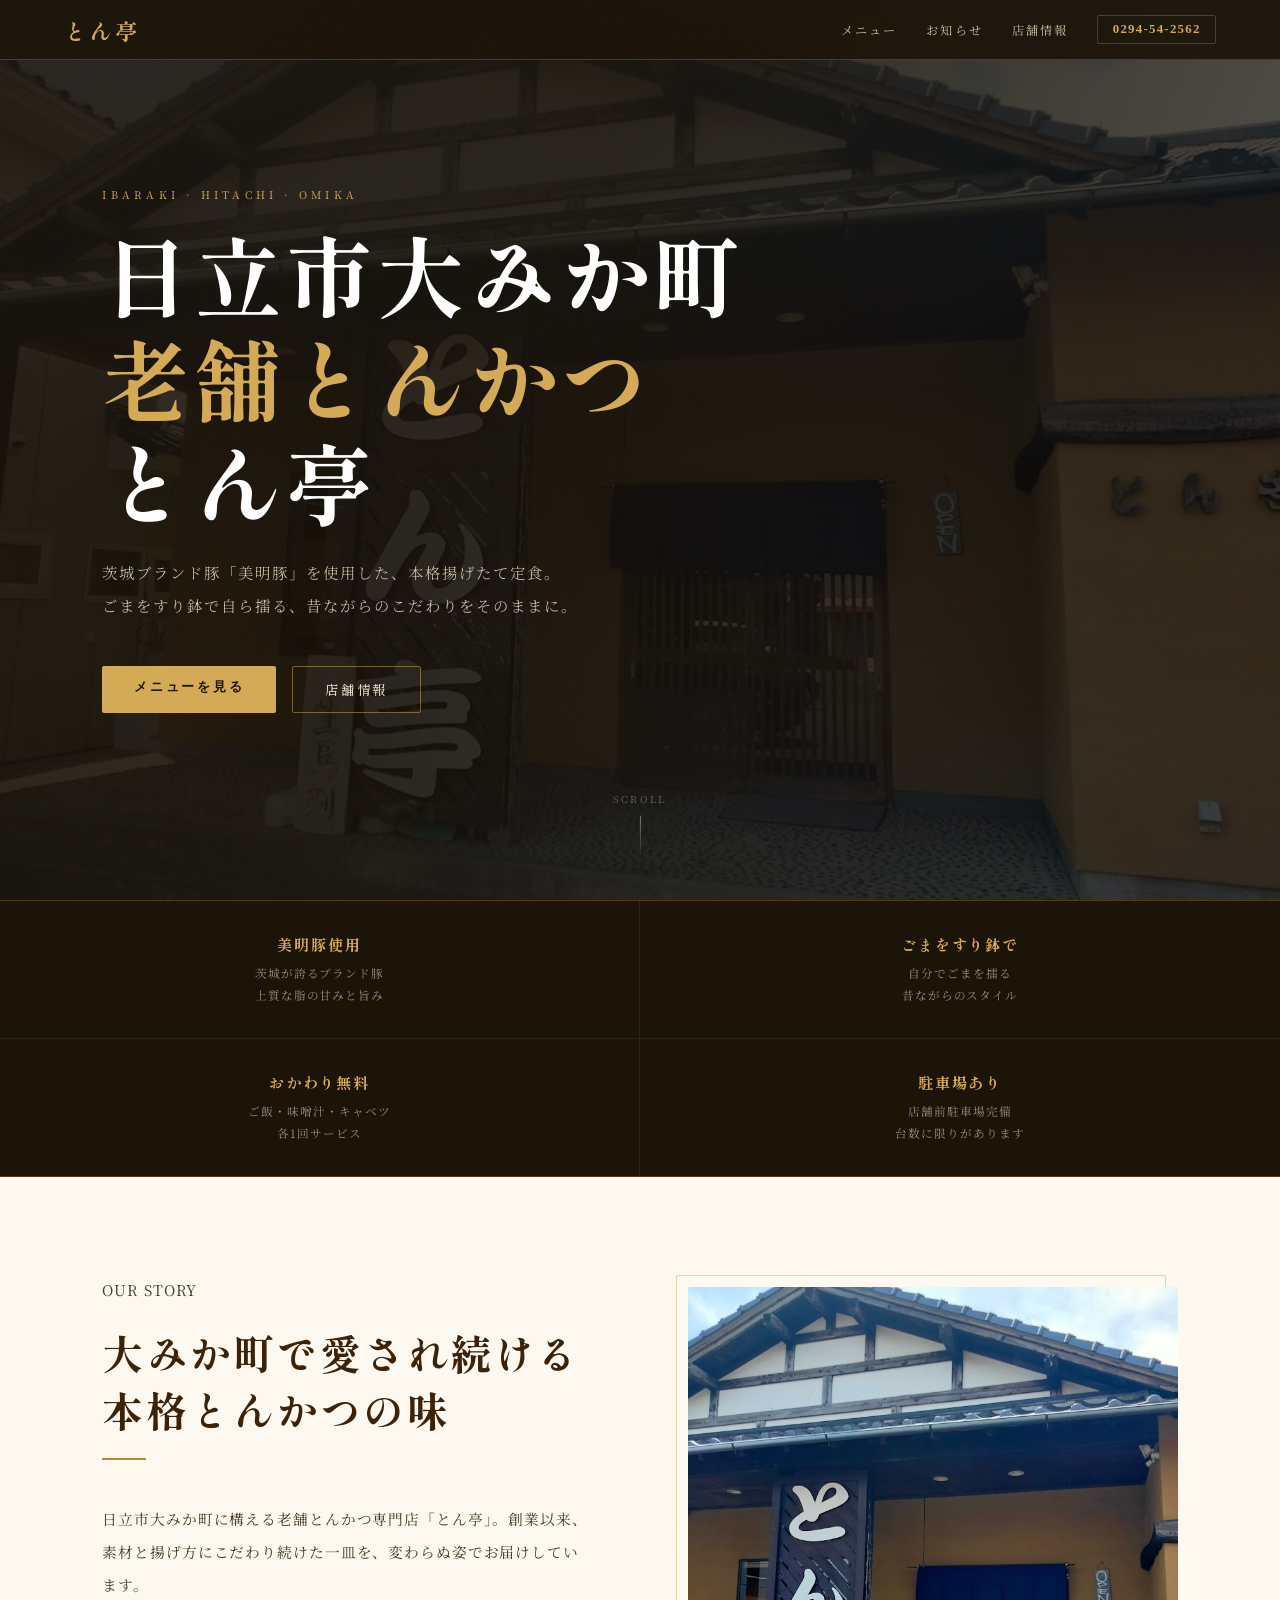
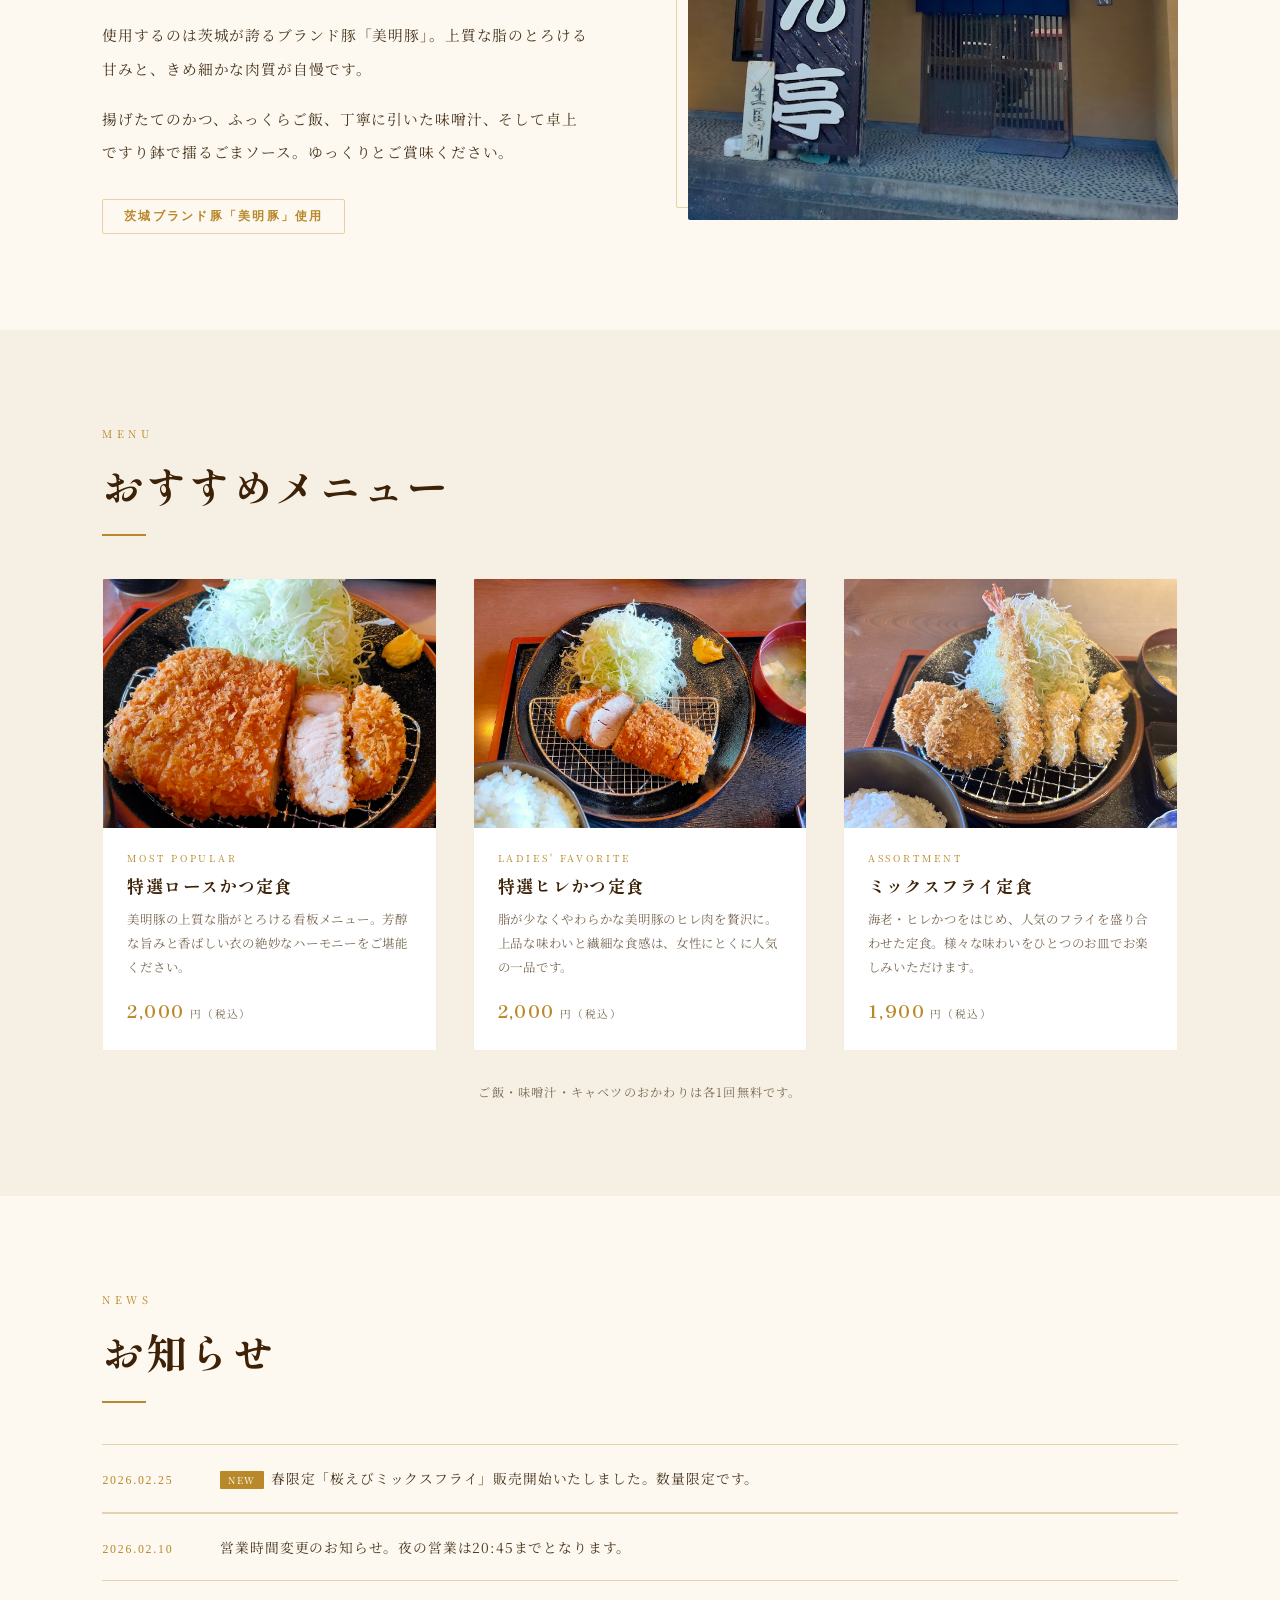
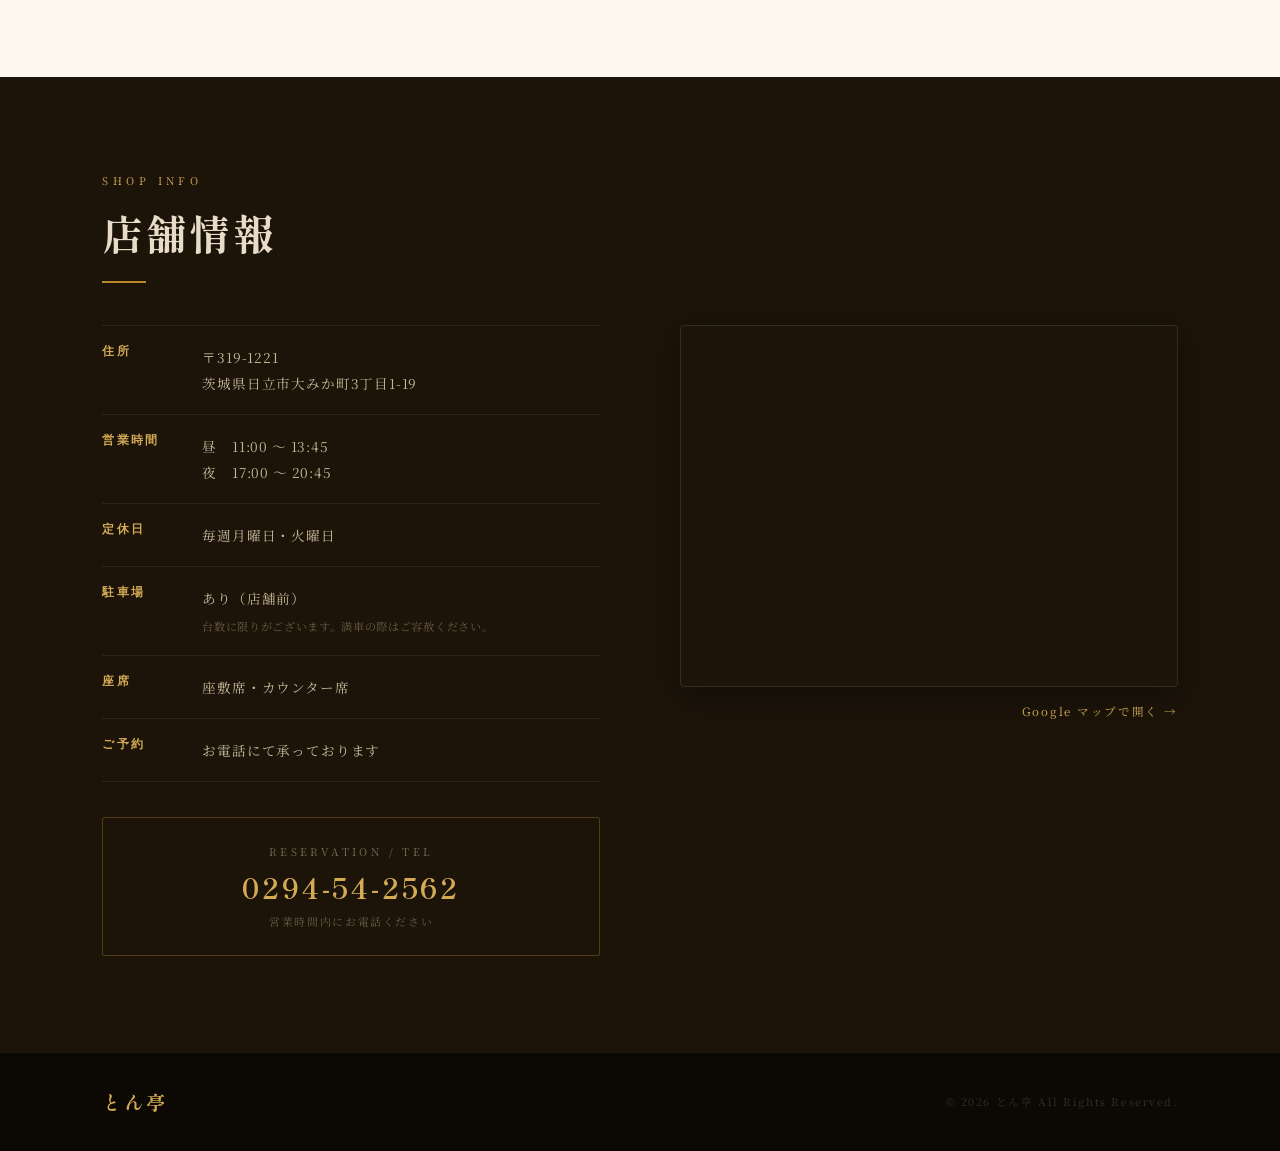
==== commit 30f2be39: "Update index.html" ====
--- a/index.html
+++ b/index.html
@@ -3,28 +3,20 @@
 <head>
 <meta charset="UTF-8">
 <meta name="viewport" content="width=device-width, initial-scale=1.0">
-
-<!-- ── SEO BASICS ── -->
 <title>とん亭｜日立市大みか町の老舗本格とんかつ専門店</title>
 <meta name="description" content="茨城県日立市大みか町の老舗とんかつ専門店「とん亭」。茨城ブランド豚「美明豚」を使用した本格揚げたて定食。ごまをすり鉢で自ら擂る昔ながらのこだわり。ランチ・ディナー営業。ご予約はお電話で。">
 <meta name="keywords" content="とん亭,とんかつ,日立市,大みか町,茨城,美明豚,ランチ,とんかつ定食,ヒレかつ,ロースかつ">
 <meta name="robots" content="index, follow">
 <link rel="canonical" href="https://tontei-web.github.io/tontei/">
-
-<!-- ── OGP ── -->
 <meta property="og:type" content="restaurant">
 <meta property="og:title" content="とん亭｜日立市大みか町の老舗本格とんかつ専門店">
 <meta property="og:description" content="茨城ブランド豚「美明豚」を使用した本格揚げたて定食。ごまをすり鉢で自ら擂る、昔ながらのこだわりをそのままに。">
 <meta property="og:url" content="https://tontei-web.github.io/tontei/">
 <meta property="og:site_name" content="とん亭">
 <meta property="og:locale" content="ja_JP">
-
-<!-- ── Twitter Card ── -->
 <meta name="twitter:card" content="summary_large_image">
 <meta name="twitter:title" content="とん亭｜日立市大みか町の老舗本格とんかつ専門店">
 <meta name="twitter:description" content="茨城ブランド豚「美明豚」を使用した本格揚げたて定食。日立市大みか町。">
-
-<!-- ── 構造化データ (Schema.org) ── -->
 <script type="application/ld+json">
 {
   "@context": "https://schema.org",
@@ -51,13 +43,13 @@
   "openingHoursSpecification": [
     {
       "@type": "OpeningHoursSpecification",
-      "dayOfWeek": ["Tuesday","Wednesday","Thursday","Friday","Saturday","Sunday"],
+      "dayOfWeek": ["Wednesday","Thursday","Friday","Saturday","Sunday"],
       "opens": "11:00",
       "closes": "13:45"
     },
     {
       "@type": "OpeningHoursSpecification",
-      "dayOfWeek": ["Tuesday","Wednesday","Thursday","Friday","Saturday","Sunday"],
+      "dayOfWeek": ["Wednesday","Thursday","Friday","Saturday","Sunday"],
       "opens": "17:00",
       "closes": "20:45"
     }
@@ -69,10 +61,8 @@
   "paymentAccepted": "Cash"
 }
 </script>
-
 <link rel="preconnect" href="https://fonts.googleapis.com">
 <link href="https://fonts.googleapis.com/css2?family=Shippori+Mincho+B1:wght@400;500;700;800&family=Noto+Serif+JP:wght@300;400;500;700&display=swap" rel="stylesheet">
-
 <style>
   :root {
     --ink:     #1c1409;
@@ -86,10 +76,7 @@
   }
   *, *::before, *::after { margin:0; padding:0; box-sizing:border-box; }
   html { scroll-behavior:smooth; }
-  body {
-    background:var(--warm); color:var(--ink);
-    font-family:'Noto Serif JP',serif; overflow-x:hidden;
-  }
+  body { background:var(--warm); color:var(--ink); font-family:'Noto Serif JP',serif; overflow-x:hidden; }
   body::after {
     content:''; position:fixed; inset:0;
     background-image:url("data:image/svg+xml,%3Csvg xmlns='http://www.w3.org/2000/svg' width='300' height='300'%3E%3Cfilter id='n'%3E%3CfeTurbulence type='fractalNoise' baseFrequency='0.75' numOctaves='4' stitchTiles='stitch'/%3E%3C/filter%3E%3Crect width='300' height='300' filter='url(%23n)' opacity='0.04'/%3E%3C/svg%3E");
@@ -101,37 +88,25 @@
     position:fixed; top:0; left:0; right:0; z-index:100;
     display:flex; align-items:center; justify-content:space-between;
     padding:0 5vw; height:60px;
-    background:rgba(28,20,9,0.92);
-    backdrop-filter:blur(12px);
+    background:rgba(28,20,9,0.92); backdrop-filter:blur(12px);
     border-bottom:1px solid var(--divider);
   }
-  .nav-logo {
-    font-family:'Shippori Mincho B1',serif;
-    font-size:1.4rem; font-weight:700;
-    color:var(--gold-lt); letter-spacing:.15em; text-decoration:none;
-  }
+  .nav-logo { font-family:'Shippori Mincho B1',serif; font-size:1.4rem; font-weight:700; color:var(--gold-lt); letter-spacing:.15em; text-decoration:none; }
   nav { display:flex; gap:1.8rem; align-items:center; }
   .nav-links { display:flex; gap:1.8rem; align-items:center; }
-  nav a {
-    font-size:.76rem; letter-spacing:.18em;
-    color:#ccc0a8; text-decoration:none; transition:color .25s;
-  }
+  nav a { font-size:.76rem; letter-spacing:.18em; color:#ccc0a8; text-decoration:none; transition:color .25s; }
   nav a:hover { color:var(--gold-lt); }
   .nav-tel {
-    font-family:'Shippori Mincho B1',serif;
-    font-size:.8rem; font-weight:600; letter-spacing:.1em;
-    color:var(--gold-lt) !important;
-    border:1px solid var(--divider);
-    padding:.35rem .9rem; border-radius:2px;
-    transition:background .25s !important;
+    font-family:'Shippori Mincho B1',serif; font-size:.8rem; font-weight:600; letter-spacing:.1em;
+    color:var(--gold-lt) !important; border:1px solid var(--divider);
+    padding:.35rem .9rem; border-radius:2px; transition:background .25s !important;
   }
   .nav-tel:hover { background:var(--gold); color:#fff !important; }
 
   /* HERO */
   .hero {
     position:relative; height:100svh; min-height:600px;
-    display:flex; flex-direction:column;
-    justify-content:center; align-items:flex-start;
+    display:flex; flex-direction:column; justify-content:center; align-items:flex-start;
     padding:0 8vw; overflow:hidden;
   }
   .hero-bg {
@@ -140,297 +115,149 @@
     filter:brightness(.42) saturate(.85);
     animation:heroZoom 14s ease-in-out infinite alternate;
   }
-  @keyframes heroZoom {
-    from { transform:scale(1.03); }
-    to   { transform:scale(1.09); }
-  }
+  @keyframes heroZoom { from { transform:scale(1.03); } to { transform:scale(1.09); } }
   .hero-overlay {
     position:absolute; inset:0;
     background:linear-gradient(115deg,rgba(28,20,9,.75) 40%,rgba(28,20,9,.18) 100%);
   }
   .hero-content { position:relative; z-index:2; max-width:700px; }
-  .hero-label {
-    font-size:.66rem; letter-spacing:.4em;
-    color:var(--gold-lt); text-transform:uppercase; margin-bottom:1.2rem;
-    opacity:0; animation:fadeUp .8s .3s forwards;
-  }
-  .hero-title {
-    font-family:'Shippori Mincho B1',serif;
-    font-size:clamp(2.5rem,7vw,5.5rem);
-    font-weight:800; line-height:1.18; color:#fff; letter-spacing:.04em;
-    opacity:0; animation:fadeUp .8s .5s forwards;
-  }
+  .hero-label { font-size:.66rem; letter-spacing:.4em; color:var(--gold-lt); text-transform:uppercase; margin-bottom:1.2rem; opacity:0; animation:fadeUp .8s .3s forwards; }
+  .hero-title { font-family:'Shippori Mincho B1',serif; font-size:clamp(2.5rem,7vw,5.5rem); font-weight:800; line-height:1.18; color:#fff; letter-spacing:.04em; opacity:0; animation:fadeUp .8s .5s forwards; }
   .hero-title span { display:block; color:var(--gold-lt); }
-  .hero-sub {
-    margin-top:1.5rem;
-    font-size:clamp(.8rem,1.3vw,.96rem);
-    font-weight:300; color:#d4c8b0; letter-spacing:.13em; line-height:2.1;
-    opacity:0; animation:fadeUp .8s .7s forwards;
-  }
-  .hero-cta {
-    margin-top:2.8rem; display:flex; gap:1rem; flex-wrap:wrap;
-    opacity:0; animation:fadeUp .8s .9s forwards;
-  }
-  .btn-primary {
-    display:inline-block;
-    font-family:'Shippori Mincho B1',serif;
-    font-size:.84rem; font-weight:600; letter-spacing:.2em;
-    color:var(--ink); background:var(--gold-lt);
-    padding:.8rem 2rem; border-radius:2px; text-decoration:none;
-    transition:background .25s,transform .2s;
-  }
+  .hero-sub { margin-top:1.5rem; font-size:clamp(.8rem,1.3vw,.96rem); font-weight:300; color:#d4c8b0; letter-spacing:.13em; line-height:2.1; opacity:0; animation:fadeUp .8s .7s forwards; }
+  .hero-cta { margin-top:2.8rem; display:flex; gap:1rem; flex-wrap:wrap; opacity:0; animation:fadeUp .8s .9s forwards; }
+  .btn-primary { display:inline-block; font-family:'Shippori Mincho B1',serif; font-size:.84rem; font-weight:600; letter-spacing:.2em; color:var(--ink); background:var(--gold-lt); padding:.8rem 2rem; border-radius:2px; text-decoration:none; transition:background .25s,transform .2s; }
   .btn-primary:hover { background:var(--gold); transform:translateY(-2px); }
-  .btn-outline {
-    display:inline-block;
-    font-family:'Shippori Mincho B1',serif;
-    font-size:.84rem; font-weight:500; letter-spacing:.2em;
-    color:#e8dcc8; border:1px solid rgba(212,170,85,.5);
-    padding:.8rem 2rem; border-radius:2px; text-decoration:none;
-    transition:border-color .25s,color .25s,transform .2s;
-  }
+  .btn-outline { display:inline-block; font-family:'Shippori Mincho B1',serif; font-size:.84rem; font-weight:500; letter-spacing:.2em; color:#e8dcc8; border:1px solid rgba(212,170,85,.5); padding:.8rem 2rem; border-radius:2px; text-decoration:none; transition:border-color .25s,color .25s,transform .2s; }
   .btn-outline:hover { border-color:var(--gold-lt); color:var(--gold-lt); transform:translateY(-2px); }
-  .hero-scroll {
-    position:absolute; bottom:2.5rem; left:50%; transform:translateX(-50%);
-    display:flex; flex-direction:column; align-items:center; gap:.6rem;
-    color:rgba(255,255,255,.35); font-size:.6rem; letter-spacing:.28em; z-index:2;
-  }
-  .hero-scroll::after {
-    content:''; display:block; width:1px; height:44px;
-    background:linear-gradient(to bottom,rgba(255,255,255,.4),transparent);
-    animation:scrollLine 2s ease-in-out infinite;
-  }
+  .hero-scroll { position:absolute; bottom:2.5rem; left:50%; transform:translateX(-50%); display:flex; flex-direction:column; align-items:center; gap:.6rem; color:rgba(255,255,255,.35); font-size:.6rem; letter-spacing:.28em; z-index:2; }
+  .hero-scroll::after { content:''; display:block; width:1px; height:44px; background:linear-gradient(to bottom,rgba(255,255,255,.4),transparent); animation:scrollLine 2s ease-in-out infinite; }
   @keyframes scrollLine {
     0%   { transform:scaleY(0); transform-origin:top; opacity:1; }
     50%  { transform:scaleY(1); transform-origin:top; opacity:1; }
     100% { transform:scaleY(1); transform-origin:bottom; opacity:0; }
   }
-  @keyframes fadeUp {
-    from { opacity:0; transform:translateY(22px); }
-    to   { opacity:1; transform:translateY(0); }
-  }
+  @keyframes fadeUp { from { opacity:0; transform:translateY(22px); } to { opacity:1; transform:translateY(0); } }
 
   /* SECTIONS */
   section { padding:6rem 8vw; }
-  .section-eyebrow {
-    font-size:.66rem; letter-spacing:.42em;
-    color:var(--gold); text-transform:uppercase; margin-bottom:1rem;
-  }
-  .section-title {
-    font-family:'Shippori Mincho B1',serif;
-    font-size:clamp(1.6rem,3.2vw,2.6rem);
-    font-weight:700; line-height:1.38; letter-spacing:.06em; color:var(--brown);
-  }
-  .section-divider {
-    width:44px; height:2px; background:var(--gold); margin:1.3rem 0 2.6rem;
-  }
-
-  /* FEATURE STRIP */
+  .section-eyebrow { font-size:.66rem; letter-spacing:.42em; color:var(--gold); text-transform:uppercase; margin-bottom:1rem; }
+  .section-title { font-family:'Shippori Mincho B1',serif; font-size:clamp(1.6rem,3.2vw,2.6rem); font-weight:700; line-height:1.38; letter-spacing:.06em; color:var(--brown); }
+  .section-divider { width:44px; height:2px; background:var(--gold); margin:1.3rem 0 2.6rem; }
+
+  /* FEATURE STRIP - 2x2 on all screens */
   .feature-strip {
-    background:var(--ink); display:flex;
+    background:var(--ink);
+    display:grid;
+    grid-template-columns: repeat(2, 1fr);
     border-top:1px solid var(--divider); border-bottom:1px solid var(--divider);
   }
   .feature-item {
-    flex:1; display:flex; flex-direction:column;
-    align-items:center; text-align:center;
-    padding:2rem 1rem;
+    display:flex; flex-direction:column; align-items:center; text-align:center;
+    padding:2rem 1.5rem;
     border-right:1px solid rgba(255,255,255,.07);
-  }
-  .feature-item:last-child { border-right:none; }
-  .feature-item strong {
-    font-family:'Shippori Mincho B1',serif;
-    font-size:.95rem; font-weight:700;
-    color:var(--gold-lt); letter-spacing:.12em;
-    display:block; margin-bottom:.5rem;
-  }
-  .feature-item span {
-    font-size:.73rem; color:#9a8c78; letter-spacing:.08em; line-height:1.85;
-  }
+    border-bottom:1px solid rgba(255,255,255,.07);
+  }
+  .feature-item:nth-child(even) { border-right:none; }
+  .feature-item:nth-child(3),
+  .feature-item:nth-child(4) { border-bottom:none; }
+  .feature-item strong { font-family:'Shippori Mincho B1',serif; font-size:.95rem; font-weight:700; color:var(--gold-lt); letter-spacing:.12em; display:block; margin-bottom:.5rem; }
+  .feature-item span { font-size:.73rem; color:#9a8c78; letter-spacing:.08em; line-height:1.85; }
 
   /* ABOUT */
-  .about-wrap {
-    display:grid; grid-template-columns:1fr 1fr; gap:6rem; align-items:center;
-  }
-  .about-text p {
-    font-size:.92rem; line-height:2.25; color:#4a3820;
-    letter-spacing:.06em; margin-bottom:1.1rem;
-  }
-  .about-badge {
-    display:inline-block; margin-top:.8rem;
-    font-family:'Shippori Mincho B1',serif;
-    font-size:.78rem; font-weight:600; letter-spacing:.18em;
-    color:var(--gold); border:1px solid var(--divider);
-    padding:.5rem 1.3rem; border-radius:2px;
-  }
+  .about-wrap { display:grid; grid-template-columns:1fr 1fr; gap:6rem; align-items:center; }
+  .about-text p { font-size:.92rem; line-height:2.25; color:#4a3820; letter-spacing:.06em; margin-bottom:1.1rem; }
+  .about-badge { display:inline-block; margin-top:.8rem; font-family:'Shippori Mincho B1',serif; font-size:.78rem; font-weight:600; letter-spacing:.18em; color:var(--gold); border:1px solid var(--divider); padding:.5rem 1.3rem; border-radius:2px; }
   .about-image { position:relative; }
-  .about-image img {
-    width:100%; aspect-ratio:4/3; object-fit:cover;
-    border-radius:2px; display:block;
-  }
-  .about-image::before {
-    content:''; position:absolute;
-    top:-12px; left:-12px; right:12px; bottom:12px;
-    border:1px solid var(--divider); border-radius:2px; z-index:-1;
-  }
+  .about-image img { width:100%; aspect-ratio:3/2; object-fit:cover; object-position:center 20%; border-radius:2px; display:block; }
+  .about-image::before { content:''; position:absolute; top:-12px; left:-12px; right:12px; bottom:12px; border:1px solid var(--divider); border-radius:2px; z-index:-1; }
 
   /* MENU */
   .menu-section { background:var(--cream); }
-  .menu-grid {
-    display:grid; grid-template-columns:repeat(3,1fr);
-    gap:2.2rem; margin-top:.5rem;
-  }
-  .menu-card {
-    background:#fff; border-radius:2px; overflow:hidden;
-    border:1px solid rgba(184,136,42,.15);
-    transition:transform .3s,box-shadow .3s;
-  }
-  .menu-card:hover {
-    transform:translateY(-6px);
-    box-shadow:0 20px 50px rgba(28,20,9,.12);
-  }
-  .menu-card img {
-    width:100%; aspect-ratio:4/3; object-fit:cover; display:block;
-  }
+  .menu-grid { display:grid; grid-template-columns:repeat(3,1fr); gap:2.2rem; margin-top:.5rem; }
+  .menu-card { background:#fff; border-radius:2px; overflow:hidden; border:1px solid rgba(184,136,42,.15); transition:transform .3s,box-shadow .3s; }
+  .menu-card:hover { transform:translateY(-6px); box-shadow:0 20px 50px rgba(28,20,9,.12); }
+  .menu-card img { width:100%; aspect-ratio:4/3; object-fit:cover; display:block; }
   .menu-card-body { padding:1.4rem 1.5rem 1.7rem; }
-  .menu-tag {
-    font-size:.6rem; letter-spacing:.3em; color:var(--gold);
-    text-transform:uppercase; margin-bottom:.5rem;
-  }
-  .menu-name {
-    font-family:'Shippori Mincho B1',serif;
-    font-size:1.08rem; font-weight:700;
-    letter-spacing:.08em; color:var(--brown); margin-bottom:.55rem;
-  }
-  .menu-desc {
-    font-size:.78rem; color:var(--smoke);
-    line-height:1.95; letter-spacing:.06em; margin-bottom:1.1rem;
-  }
-  .menu-price {
-    font-family:'Shippori Mincho B1',serif;
-    font-size:1.15rem; font-weight:700; color:var(--gold); letter-spacing:.08em;
-  }
-  .menu-price small {
-    font-family:'Noto Serif JP',serif;
-    font-size:.67rem; font-weight:400; color:var(--smoke); margin-left:.3rem;
-  }
-  .menu-note {
-    margin-top:2rem; font-size:.76rem;
-    color:var(--smoke); letter-spacing:.1em; text-align:center;
-  }
+  .menu-tag { font-size:.6rem; letter-spacing:.3em; color:var(--gold); text-transform:uppercase; margin-bottom:.5rem; }
+  .menu-name { font-family:'Shippori Mincho B1',serif; font-size:1.08rem; font-weight:700; letter-spacing:.08em; color:var(--brown); margin-bottom:.55rem; }
+  .menu-desc { font-size:.78rem; color:var(--smoke); line-height:1.95; letter-spacing:.06em; margin-bottom:1.1rem; }
+  .menu-price { font-family:'Shippori Mincho B1',serif; font-size:1.15rem; font-weight:700; color:var(--gold); letter-spacing:.08em; }
+  .menu-price small { font-family:'Noto Serif JP',serif; font-size:.67rem; font-weight:400; color:var(--smoke); margin-left:.3rem; }
+  .menu-note { margin-top:2rem; font-size:.76rem; color:var(--smoke); letter-spacing:.1em; text-align:center; }
 
   /* NEWS */
   .news-list { list-style:none; }
-  .news-item {
-    display:flex; align-items:baseline; gap:2rem;
-    padding:1.3rem 0; border-bottom:1px solid var(--divider);
-  }
+  .news-item { display:flex; align-items:baseline; gap:2rem; padding:1.3rem 0; border-bottom:1px solid var(--divider); }
   .news-item:first-child { border-top:1px solid var(--divider); }
-  .news-date {
-    font-family:'Shippori Mincho B1',serif;
-    font-size:.74rem; color:var(--gold);
-    letter-spacing:.15em; min-width:86px; white-space:nowrap;
-  }
-  .news-badge {
-    font-size:.58rem; letter-spacing:.18em; color:#fff; background:var(--gold);
-    padding:.13rem .48rem; border-radius:1px; margin-right:.45rem;
-  }
-  .news-text {
-    font-size:.86rem; color:#4a3820; letter-spacing:.06em; line-height:1.8;
-  }
+  .news-date { font-family:'Shippori Mincho B1',serif; font-size:.74rem; color:var(--gold); letter-spacing:.15em; min-width:86px; white-space:nowrap; }
+  .news-badge { font-size:.58rem; letter-spacing:.18em; color:#fff; background:var(--gold); padding:.13rem .48rem; border-radius:1px; margin-right:.45rem; }
+  .news-text { font-size:.86rem; color:#4a3820; letter-spacing:.06em; line-height:1.8; }
 
   /* INFO */
   .info-section { background:var(--ink); color:#e8dcc8; }
   .info-section .section-title { color:#e8dcc8; }
   .info-section .section-eyebrow { color:var(--gold-lt); }
   .info-section .section-divider { background:var(--gold); }
-  .info-grid {
-    display:grid; grid-template-columns:1fr 1fr; gap:5rem; align-items:start;
-  }
+  .info-grid { display:grid; grid-template-columns:1fr 1fr; gap:5rem; align-items:start; }
   .info-table { width:100%; border-collapse:collapse; }
   .info-table tr { border-bottom:1px solid rgba(255,255,255,.07); }
   .info-table tr:first-child { border-top:1px solid rgba(255,255,255,.07); }
-  .info-table th {
-    font-family:'Shippori Mincho B1',serif;
-    font-size:.74rem; font-weight:600; letter-spacing:.2em;
-    color:var(--gold-lt); text-align:left;
-    padding:1.1rem 1.2rem 1.1rem 0;
-    white-space:nowrap; vertical-align:top; width:100px;
-  }
-  .info-table td {
-    font-size:.85rem; color:#c8b89a;
-    padding:1.1rem 0; line-height:1.95; letter-spacing:.06em;
-  }
-  .info-note {
-    font-size:.7rem; color:#6a5a45; margin-top:.3rem; letter-spacing:.06em;
-  }
-  .map-wrap {
-    border-radius:4px; overflow:hidden;
-    border:1px solid rgba(255,255,255,.1);
-    box-shadow:0 8px 32px rgba(0,0,0,.4);
-  }
-  .map-wrap iframe {
-    width:100%; height:380px; border:none; display:block;
-  }
-  .map-link {
-    display:block; margin-top:1rem; text-align:right;
-    font-size:.72rem; color:var(--gold-lt); letter-spacing:.15em;
-    text-decoration:none; transition:color .2s;
-  }
+  .info-table th { font-family:'Shippori Mincho B1',serif; font-size:.74rem; font-weight:600; letter-spacing:.2em; color:var(--gold-lt); text-align:left; padding:1.1rem 1.2rem 1.1rem 0; white-space:nowrap; vertical-align:top; width:100px; }
+  .info-table td { font-size:.85rem; color:#c8b89a; padding:1.1rem 0; line-height:1.95; letter-spacing:.06em; }
+  .info-note { font-size:.7rem; color:#6a5a45; margin-top:.3rem; letter-spacing:.06em; }
+  .map-wrap { border-radius:4px; overflow:hidden; border:1px solid rgba(255,255,255,.1); box-shadow:0 8px 32px rgba(0,0,0,.4); }
+  .map-wrap iframe { width:100%; height:360px; border:none; display:block; }
+  .map-link { display:block; margin-top:1rem; text-align:right; font-size:.72rem; color:var(--gold-lt); letter-spacing:.15em; text-decoration:none; transition:color .2s; }
   .map-link:hover { color:#fff; }
-  .tel-block {
-    margin-top:2.2rem; padding:1.6rem 1.8rem;
-    border:1px solid var(--divider); border-radius:2px; text-align:center;
-  }
+  .tel-block { margin-top:2.2rem; padding:1.6rem 1.8rem; border:1px solid var(--divider); border-radius:2px; text-align:center; }
   .tel-label { font-size:.66rem; letter-spacing:.32em; color:var(--smoke); margin-bottom:.55rem; }
-  .tel-number {
-    font-family:'Shippori Mincho B1',serif;
-    font-size:1.75rem; font-weight:700; letter-spacing:.1em;
-    color:var(--gold-lt); text-decoration:none; display:block; margin-bottom:.35rem;
-  }
+  .tel-number { font-family:'Shippori Mincho B1',serif; font-size:1.75rem; font-weight:700; letter-spacing:.1em; color:var(--gold-lt); text-decoration:none; display:block; margin-bottom:.35rem; }
   .tel-sub { font-size:.68rem; color:#6a5a45; letter-spacing:.15em; }
 
   /* FOOTER */
-  footer {
-    background:#0c0904; padding:2.2rem 8vw;
-    display:flex; align-items:center; justify-content:space-between;
-    border-top:1px solid rgba(255,255,255,.05);
-  }
-  .footer-logo {
-    font-family:'Shippori Mincho B1',serif;
-    font-size:1.2rem; font-weight:700;
-    color:var(--gold-lt); letter-spacing:.15em;
-  }
+  footer { background:#0c0904; padding:2.2rem 8vw; display:flex; align-items:center; justify-content:space-between; border-top:1px solid rgba(255,255,255,.05); }
+  .footer-logo { font-family:'Shippori Mincho B1',serif; font-size:1.2rem; font-weight:700; color:var(--gold-lt); letter-spacing:.15em; }
   .footer-copy { font-size:.66rem; color:#3a3025; letter-spacing:.15em; }
 
   /* MOBILE */
   @media (max-width:768px) {
-    section { padding:4.5rem 5vw; }
+    section { padding:4rem 5vw; }
     header { padding:0 4vw; height:56px; }
     .nav-links { display:none !important; }
     .nav-logo { font-size:1.2rem; }
+
     .hero { padding:0 5vw; }
     .hero-title { font-size:clamp(2.2rem,10vw,3.5rem); }
     .hero-sub { font-size:.82rem; letter-spacing:.08em; }
     .hero-cta { flex-direction:column; gap:.8rem; }
     .btn-primary, .btn-outline { text-align:center; padding:.85rem 1.5rem; }
-    .feature-strip { flex-wrap:wrap; }
-    .feature-item {
-      flex:1 1 50%; border-right:none;
-      border-bottom:1px solid rgba(255,255,255,.07);
-      padding:1.5rem .8rem;
-    }
-    .feature-item:nth-child(odd) { border-right:1px solid rgba(255,255,255,.07); }
-    .feature-item:nth-last-child(-n+2) { border-bottom:none; }
+
+    /* feature: 2x2グリッドはそのまま、padding調整のみ */
+    .feature-item { padding:1.6rem 1rem; }
+    .feature-item strong { font-size:.88rem; }
+    .feature-item span { font-size:.7rem; }
+
+    /* about: 縦積み、画像は3/2で統一 */
     .about-wrap { grid-template-columns:1fr; gap:2.5rem; }
     .about-image { order:-1; }
     .about-image::before { display:none; }
-    .menu-grid { grid-template-columns:1fr; gap:1.8rem; }
+    .about-image img { aspect-ratio:3/2; }
+
+    /* menu: 1カラム、画像は16/9でコンパクトに */
+    .menu-grid { grid-template-columns:1fr; gap:1.5rem; }
+    .menu-card img { aspect-ratio:16/9; }
+    .menu-card-body { padding:1rem 1.2rem 1.3rem; }
+    .menu-name { font-size:1rem; }
+    .menu-desc { font-size:.76rem; }
+
     .info-grid { grid-template-columns:1fr; gap:3rem; }
-    .map-wrap iframe { height:280px; }
+    .map-wrap iframe { height:250px; }
     footer { flex-direction:column; gap:.8rem; text-align:center; }
   }
+
   @media (max-width:400px) {
     .hero-title { font-size:2rem; }
-    .feature-item { flex:1 1 100%; border-right:none !important; }
   }
 </style>
 </head>
@@ -444,26 +271,18 @@
       <a href="#news">お知らせ</a>
       <a href="#info">店舗情報</a>
     </span>
-    <a class="nav-tel" href="tel:0294-54-2562" aria-label="電話番号 0294-54-2562">0294-54-2562</a>
+    <a class="nav-tel" href="tel:0294-54-2562">0294-54-2562</a>
   </nav>
 </header>
 
 <main>
-  <!-- HERO -->
   <section class="hero" aria-label="メインビジュアル">
     <div class="hero-bg" role="img" aria-label="とん亭 外観"></div>
     <div class="hero-overlay"></div>
     <div class="hero-content">
       <p class="hero-label">Ibaraki · Hitachi · Omika</p>
-      <h1 class="hero-title">
-        日立市大みか町<br>
-        <span>老舗とんかつ</span>
-        とん亭
-      </h1>
-      <p class="hero-sub">
-        茨城ブランド豚「美明豚」を使用した、本格揚げたて定食。<br>
-        ごまをすり鉢で自ら擂る、昔ながらのこだわりをそのままに。
-      </p>
+      <h1 class="hero-title">日立市大みか町<br><span>老舗とんかつ</span>とん亭</h1>
+      <p class="hero-sub">茨城ブランド豚「美明豚」を使用した、本格揚げたて定食。<br>ごまをすり鉢で自ら擂る、昔ながらのこだわりをそのままに。</p>
       <div class="hero-cta">
         <a class="btn-primary" href="#menu">メニューを見る</a>
         <a class="btn-outline" href="#info">店舗情報</a>
@@ -472,27 +291,13 @@
     <div class="hero-scroll" aria-hidden="true">SCROLL</div>
   </section>
 
-  <!-- FEATURE STRIP -->
-  <div class="feature-strip" role="list" aria-label="とん亭の特徴">
-    <div class="feature-item" role="listitem">
-      <strong>美明豚使用</strong>
-      <span>茨城が誇るブランド豚<br>上質な脂の甘みと旨み</span>
-    </div>
-    <div class="feature-item" role="listitem">
-      <strong>ごまをすり鉢で</strong>
-      <span>自分でごまを擂る<br>昔ながらのスタイル</span>
-    </div>
-    <div class="feature-item" role="listitem">
-      <strong>おかわり無料</strong>
-      <span>ご飯・味噌汁・キャベツ<br>各1回サービス</span>
-    </div>
-    <div class="feature-item" role="listitem">
-      <strong>駐車場あり</strong>
-      <span>店舗前駐車場完備<br>台数に限りがあります</span>
-    </div>
+  <div class="feature-strip" role="list">
+    <div class="feature-item" role="listitem"><strong>美明豚使用</strong><span>茨城が誇るブランド豚<br>上質な脂の甘みと旨み</span></div>
+    <div class="feature-item" role="listitem"><strong>ごまをすり鉢で</strong><span>自分でごまを擂る<br>昔ながらのスタイル</span></div>
+    <div class="feature-item" role="listitem"><strong>おかわり無料</strong><span>ご飯・味噌汁・キャベツ<br>各1回サービス</span></div>
+    <div class="feature-item" role="listitem"><strong>駐車場あり</strong><span>店舗前駐車場完備<br>台数に限りがあります</span></div>
   </div>
 
-  <!-- ABOUT -->
   <section id="about" aria-labelledby="about-title">
     <div class="about-wrap">
       <div class="about-text">
@@ -505,19 +310,18 @@
         <span class="about-badge">茨城ブランド豚「美明豚」使用</span>
       </div>
       <div class="about-image">
-        <img src="[data-uri]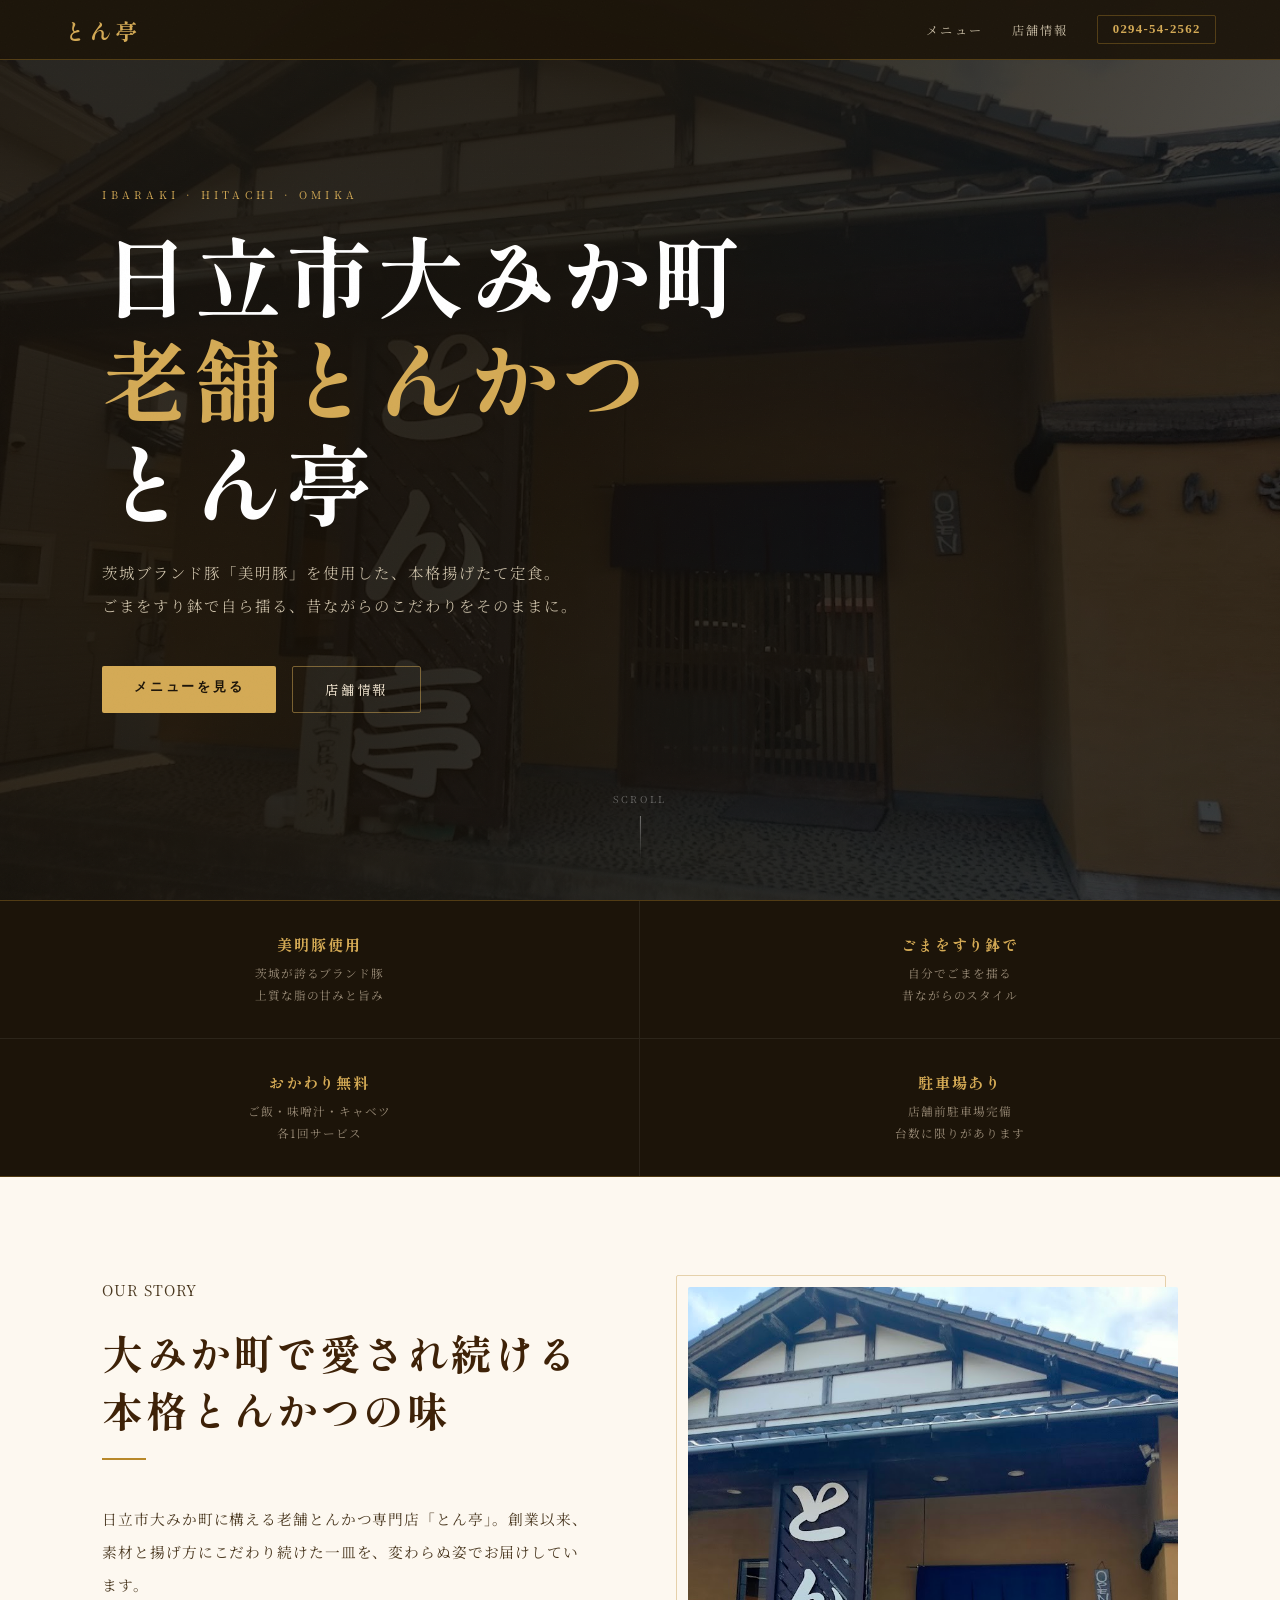
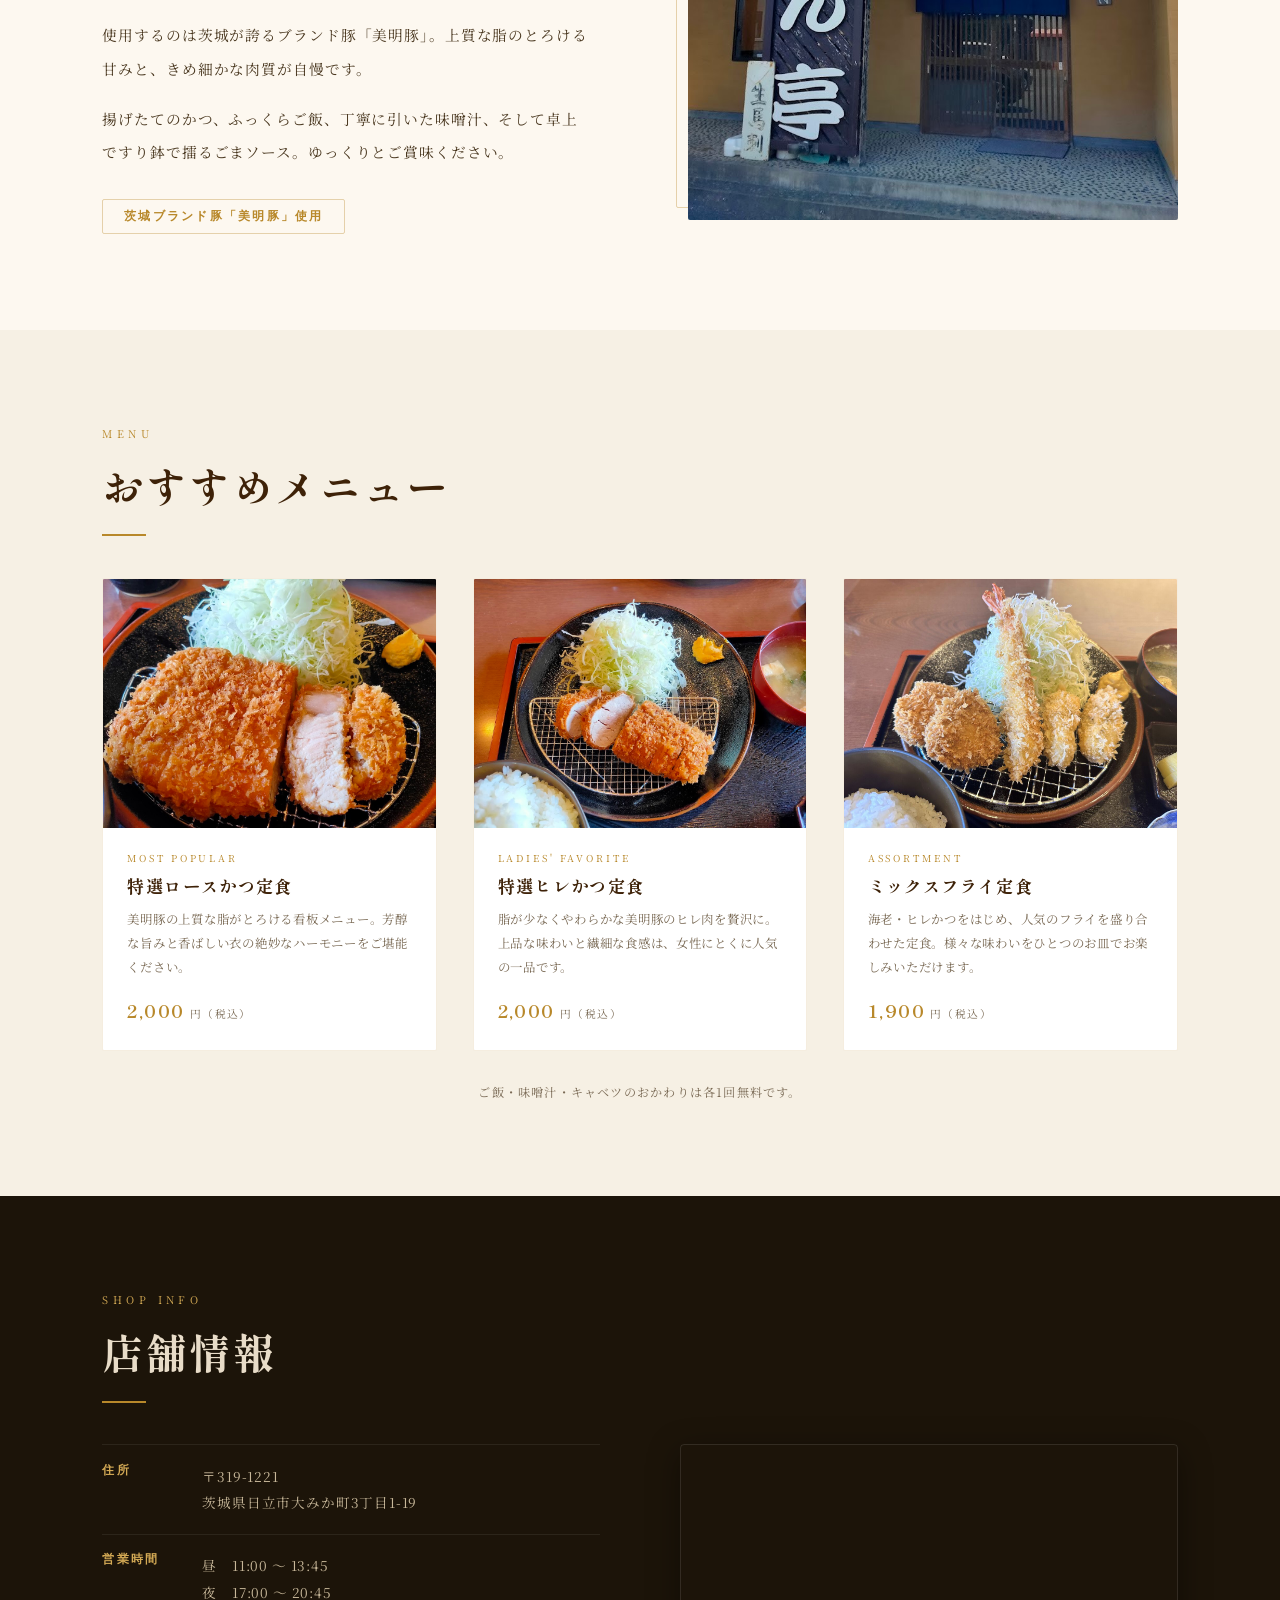
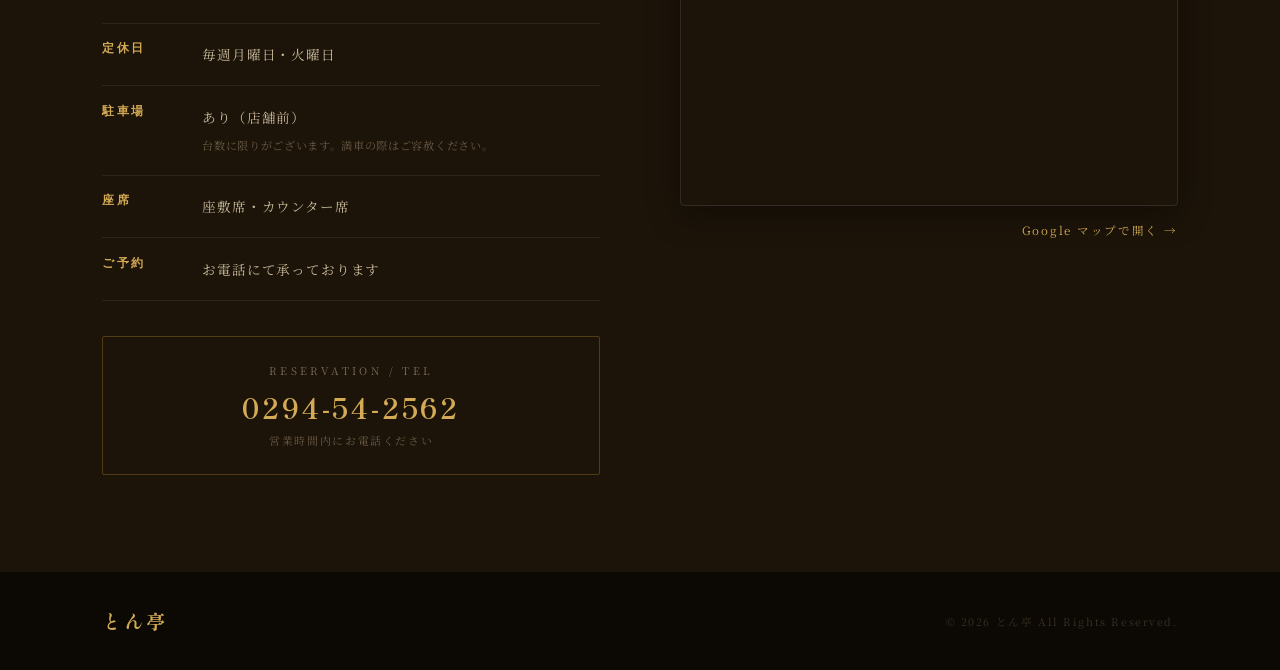
==== commit 7dc8285d: "Update index.html" ====
--- a/index.html
+++ b/index.html
@@ -268,7 +268,7 @@
   <nav aria-label="メインナビゲーション">
     <span class="nav-links">
       <a href="#menu">メニュー</a>
-      <a href="#news">お知らせ</a>
+ 
       <a href="#info">店舗情報</a>
     </span>
     <a class="nav-tel" href="tel:0294-54-2562">0294-54-2562</a>
@@ -349,22 +349,6 @@
       </article>
     </div>
     <p class="menu-note">ご飯・味噌汁・キャベツのおかわりは各1回無料です。</p>
-  </section>
-
-  <section id="news" aria-labelledby="news-title">
-    <p class="section-eyebrow">News</p>
-    <h2 class="section-title" id="news-title">お知らせ</h2>
-    <div class="section-divider"></div>
-    <ul class="news-list">
-      <li><div class="news-item">
-        <time class="news-date" datetime="2026-02-25">2026.02.25</time>
-        <span class="news-text"><span class="news-badge">NEW</span>春限定「桜えびミックスフライ」販売開始いたしました。数量限定です。</span>
-      </div></li>
-      <li><div class="news-item">
-        <time class="news-date" datetime="2026-02-10">2026.02.10</time>
-        <span class="news-text">営業時間変更のお知らせ。夜の営業は20:45までとなります。</span>
-      </div></li>
-    </ul>
   </section>
 
   <section id="info" class="info-section" aria-labelledby="info-title">
